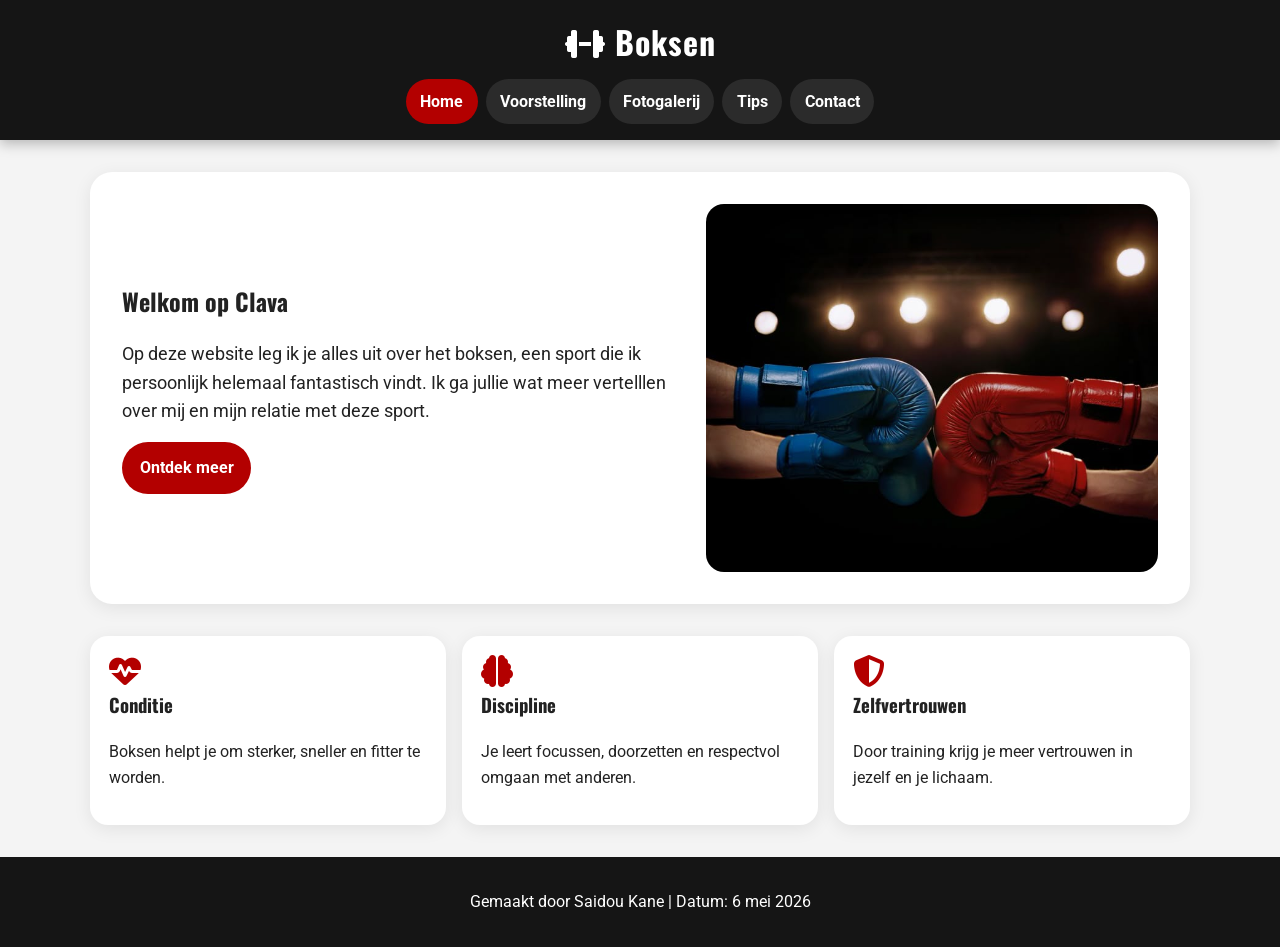
==== index.html @ 139f82fa "Add files via upload" ====
<!DOCTYPE html>
<html lang="nl">

<head>
  <meta charset="UTF-8">
  <meta name="viewport" content="width=device-width, initial-scale=1.0">
  <title>Home | Boksen</title>
  <link rel="preconnect" href="https://fonts.googleapis.com">
  <link rel="preconnect" href="https://fonts.gstatic.com" crossorigin>
  <link
    href="https://fonts.googleapis.com/css2?family=Oswald:wght@400;600;700&family=Roboto:wght@400;500;700&display=swap"
    rel="stylesheet">
  <link rel="stylesheet" href="https://cdnjs.cloudflare.com/ajax/libs/font-awesome/6.5.0/css/all.min.css">
  <link rel="stylesheet" href="css/style.css">
</head>

<body>
  <header class="site-header" id="top">
    <h1><i class="fa-solid fa-dumbbell"></i> Boksen</h1>
    <nav class="navbar" aria-label="Hoofdnavigatie">
      <a class="active" href="index.html">Home</a>
      <a href="voorstelling.html">Voorstelling</a>
      <a href="galerij.html">Fotogalerij</a>
      <a href="tips.html">Tips</a>
      <a href="contact.html">Contact</a>
    </nav>
  </header>

  <main class="page-content">
    <section class="hero">
      <article class="hero-text">
        <h2>Welkom op Clava</h2>
        <p>
          Op deze website leg ik je alles uit over het boksen, een sport die ik persoonlijk helemaal fantastisch vindt. Ik ga jullie wat meer vertelllen over mij en mijn relatie met deze sport.
        </p>
        <a class="button" href="voorstelling.html">Ontdek meer</a>
      </article>

      <picture>
        <source media="(max-width: 639px)" srcset="assets/images/gloves-touching.png">
        <source media="(min-width: 640px)" srcset="assets/images/gloves-touching.png">
        <img src="assets/images/gloves-touching.png" alt="Gloves touching before match">
      </picture>
    </section>

    <section class="cards">
      <article class="card">
        <i class="fa-solid fa-heart-pulse"></i>
        <h3>Conditie</h3>
        <p>Boksen helpt je om sterker, sneller en fitter te worden.</p>
      </article>
      <article class="card">
        <i class="fa-solid fa-brain"></i>
        <h3>Discipline</h3>
        <p>Je leert focussen, doorzetten en respectvol omgaan met anderen.</p>
      </article>
      <article class="card">
        <i class="fa-solid fa-shield-halved"></i>
        <h3>Zelfvertrouwen</h3>
        <p>Door training krijg je meer vertrouwen in jezelf en je lichaam.</p>
      </article>
    </section>
  </main>

  <footer class="site-footer">
    <p>Gemaakt door Saidou Kane | Datum: 6 mei 2026</p>
  </footer>
</body>

</html>
---- css/style.css ----
/* Algemene opmaak */
* {
  box-sizing: border-box;
}

html {
  scroll-behavior: smooth;
}

body {
  margin: 0;
  font-family: 'Roboto', Arial, sans-serif;
  background-color: #f4f4f4;
  color: #222;
  line-height: 1.6;
}

h1, h2, h3 {
  font-family: 'Oswald', Arial, sans-serif;
  margin-top: 0;
}

img {
  max-width: 100%;
  height: auto;
  display: block;
  border-radius: 18px;
}

/* Vaste hoofding en menu */
.site-header {
  position: sticky;
  top: 0;
  z-index: 1000;
  background: #151515;
  color: white;
  padding: 1rem;
  box-shadow: 0 4px 12px rgba(0, 0, 0, 0.25);
}

.site-header h1 {
  margin-bottom: 0.75rem;
  text-align: center;
  letter-spacing: 1px;
}

.navbar {
  display: flex;
  justify-content: center;
  flex-wrap: wrap;
  gap: 0.5rem;
}

.navbar a {
  color: white;
  text-decoration: none;
  background: #2b2b2b;
  padding: 0.6rem 0.9rem;
  border-radius: 999px;
  font-weight: 700;
}

.navbar a:hover,
.navbar a.active {
  background: #b30000;
}

/* Inhoud */
.page-content {
  width: min(1100px, 92%);
  margin: 2rem auto;
  min-height: 70vh;
}

.hero,
.two-column {
  display: grid;
  grid-template-columns: 1.1fr 0.9fr;
  align-items: center;
  gap: 2rem;
  background: white;
  padding: 2rem;
  border-radius: 22px;
  box-shadow: 0 4px 18px rgba(0, 0, 0, 0.08);
}

.hero-text p {
  font-size: 1.1rem;
}

.button,
button {
  display: inline-block;
  border: none;
  background: #b30000;
  color: white;
  padding: 0.8rem 1.1rem;
  border-radius: 999px;
  text-decoration: none;
  font-weight: 700;
  cursor: pointer;
}

.button:hover,
button:hover {
  background: #7d0000;
}

.cards {
  display: grid;
  grid-template-columns: repeat(3, 1fr);
  gap: 1rem;
  margin-top: 2rem;
}

.card,
.tip,
.contact-section,
.gallery figure {
  background: white;
  border-radius: 18px;
  padding: 1.2rem;
  box-shadow: 0 4px 18px rgba(0, 0, 0, 0.08);
}

.card i {
  color: #b30000;
  font-size: 2rem;
}

.tips-list {
  display: grid;
  gap: 1rem;
}

.tip h3 i {
  color: #b30000;
}

/* Galerij */
.gallery {
  display: grid;
  grid-template-columns: repeat(2, 1fr);
  gap: 1.2rem;
}

.gallery figcaption {
  margin-top: 0.5rem;
  font-weight: 700;
  text-align: center;
}

/* Formulier */
.contact-form {
  display: grid;
  gap: 0.9rem;
}

input,
select,
textarea {
  width: 100%;
  padding: 0.75rem;
  border: 2px solid #ddd;
  border-radius: 10px;
  font: inherit;
}

input:focus,
select:focus,
textarea:focus {
  outline: none;
  border-color: #b30000;
}

fieldset {
  border: 2px solid #ddd;
  border-radius: 12px;
  padding: 1rem;
}

fieldset label,
.privacy {
  display: block;
  margin: 0.4rem 0;
}

fieldset input,
.privacy input {
  width: auto;
  margin-right: 0.4rem;
}

.form-buttons {
  display: flex;
  gap: 0.8rem;
  flex-wrap: wrap;
}

/* Footer */
.site-footer {
  background: #151515;
  color: white;
  text-align: center;
  padding: 1rem;
  margin-top: 2rem;
}

/* Responsief: tablet en gsm */
@media (max-width: 800px) {
  .hero,
  .two-column,
  .cards,
  .gallery {
    grid-template-columns: 1fr;
  }

  .site-header h1 {
    font-size: 1.6rem;
  }
}

@media (max-width: 480px) {
  .navbar {
    flex-direction: column;
  }

  .navbar a {
    width: 100%;
    text-align: center;
  }

  .page-content {
    width: 94%;
    margin: 1rem auto;
  }

  .hero,
  .two-column,
  .card,
  .tip,
  .contact-section,
  .gallery figure {
    padding: 1rem;
  }
}
/* SLIDESHOW */

.slideshow-container {
  text-align: center;
}

.slideshow-container h2 {
  margin-bottom: 2rem;
}

.slideshow {
  position: relative;
  max-width: 800px;
  margin: auto;
  background: white;
  border-radius: 20px;
  overflow: hidden;
  box-shadow: 0 4px 18px rgba(0, 0, 0, 0.15);
}

.slide {
  display: none;
}

.slide.active {
  display: block;
}

.slide img {
  width: 100%;
  height: 500px;
  object-fit: cover;
}

/* PIJLTJES */

.prev,
.next {
  position: absolute;
  top: 50%;
  transform: translateY(-50%);
  background: rgba(0,0,0,0.6);
  color: white;
  border: none;
  font-size: 2rem;
  padding: 0.8rem 1rem;
  cursor: pointer;
  border-radius: 50%;
}

.prev {
  left: 15px;
}

.next {
  right: 15px;
}

.prev:hover,
.next:hover {
  background: #b30000;
}

/* RESPONSIVE */

@media (max-width: 768px) {

  .slide img {
    height: 300px;
  }

  .prev,
  .next {
    font-size: 1.5rem;
    padding: 0.6rem 0.8rem;
  }
}
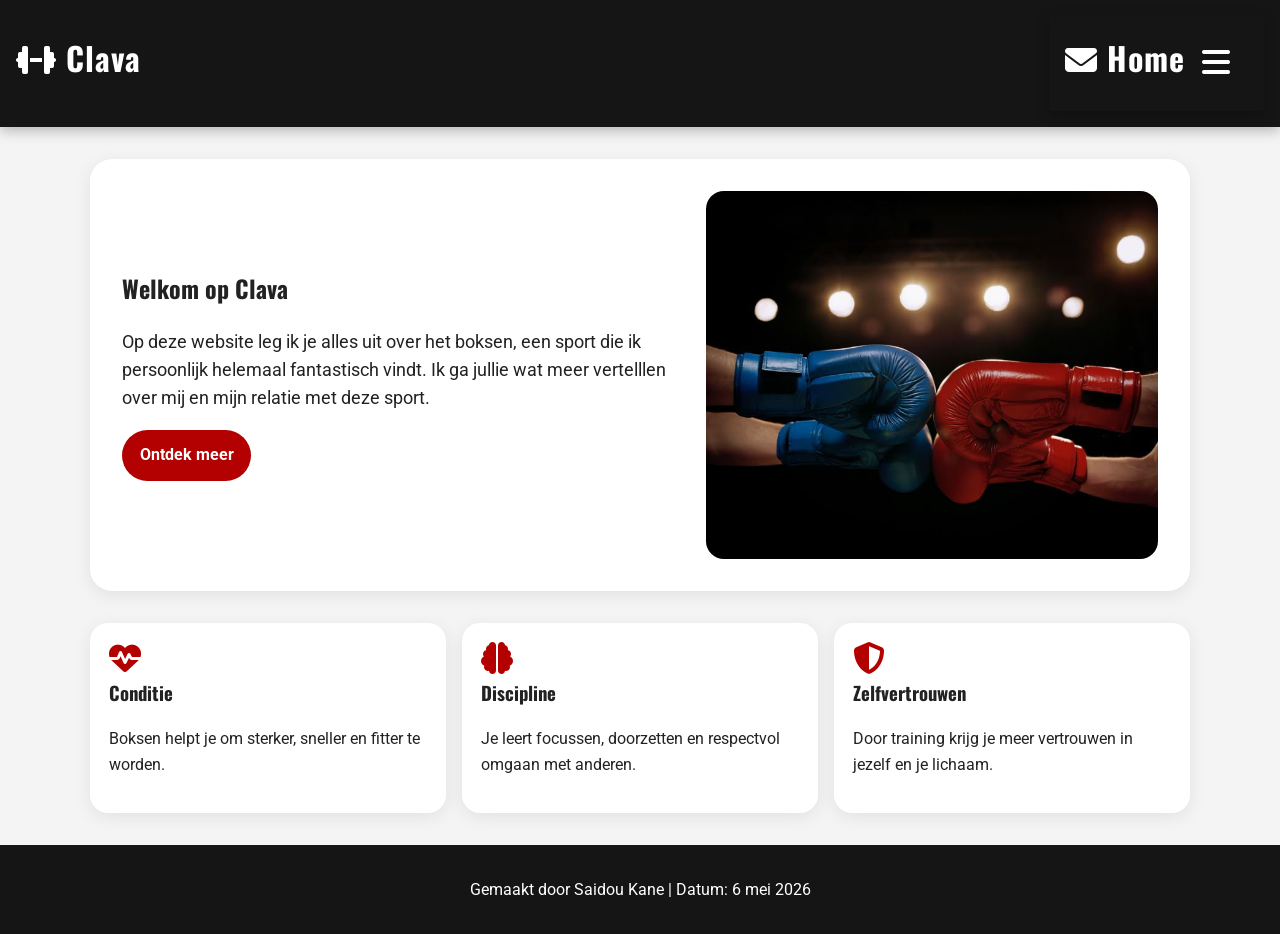
==== commit 22ee3db2: "menu venster update menu balk verplaatst naar venster" ====
--- a/index.html
+++ b/index.html
@@ -16,14 +16,33 @@
 
 <body>
   <header class="site-header" id="top">
-    <h1><i class="fa-solid fa-dumbbell"></i> Boksen</h1>
-    <nav class="navbar" aria-label="Hoofdnavigatie">
-      <a class="active" href="index.html">Home</a>
-      <a href="voorstelling.html">Voorstelling</a>
-      <a href="galerij.html">Fotogalerij</a>
-      <a href="tips.html">Tips</a>
-      <a href="contact.html">Contact</a>
-    </nav>
+    <h1><i class="fa-solid fa-dumbbell"></i> Clava </h1>
+    <header class="site-header">
+
+  <h1><i class="fa-solid fa-envelope"></i> Home</h1>
+
+  <!-- HAMBURGER KNOP -->
+  <button class="menu-toggle" onclick="openMenu()">
+    <i class="fa-solid fa-bars"></i>
+  </button>
+
+  <!-- MENU -->
+  <nav class="side-menu" id="sideMenu">
+
+    <!-- SLUITKNOP -->
+    <button class="close-btn" onclick="closeMenu()">
+      &times;
+    </button>
+
+    <a class="active" href="index.html">Home</a>
+    <a href="voorstelling.html">Voorstelling</a>
+    <a href="galerij.html">Fotogalerij</a>
+    <a href="tips.html">Tips</a>
+    <a href="contact.html">Contact</a>
+
+  </nav>
+
+</header>
   </header>
 
   <main class="page-content">
@@ -65,6 +84,17 @@
   <footer class="site-footer">
     <p>Gemaakt door Saidou Kane | Datum: 6 mei 2026</p>
   </footer>
+  <script>
+
+  function openMenu() {
+    document.getElementById("sideMenu").style.width = "280px";
+  }
+
+  function closeMenu() {
+    document.getElementById("sideMenu").style.width = "0";
+  }
+
+</script>
 </body>
 
 </html>
--- a/css/style.css
+++ b/css/style.css
@@ -321,3 +321,99 @@
     padding: 0.6rem 0.8rem;
   }
 }
+/* KLEURKIEZER */
+
+input[type="color"] {
+  width: 100%;
+  height: 60px;
+  padding: 5px;
+  border: 2px solid #ccc;
+  border-radius: 12px;
+  background: white;
+  cursor: pointer;
+  transition: 0.3s;
+}
+
+/* Zorgt dat de kleur de hele balk vult */
+input[type="color"]::-webkit-color-swatch-wrapper {
+  padding: 0;
+}
+
+input[type="color"]::-webkit-color-swatch {
+  border: none;
+  border-radius: 8px;
+}
+
+/* Hover effect zodat duidelijk is dat je moet klikken */
+input[type="color"]:hover {
+  border-color: #b30000;
+  box-shadow: 0 0 10px rgba(179, 0, 0, 0.3);
+}
+
+/* Tekst erboven */
+label[for="kleur"] {
+  font-weight: bold;
+}
+/* HAMBURGER KNOP */
+
+.menu-toggle {
+  background: none;
+  border: none;
+  color: white;
+  font-size: 2rem;
+  cursor: pointer;
+}
+
+/* ZIJMENU */
+
+.side-menu {
+  height: 100%;
+  width: 0;
+  position: fixed;
+  top: 0;
+  right: 0;
+  background: #151515;
+  overflow-x: hidden;
+  transition: 0.4s;
+  padding-top: 80px;
+  z-index: 2000;
+
+  display: flex;
+  flex-direction: column;
+}
+
+/* LINKS */
+
+.side-menu a {
+  color: white;
+  padding: 1rem 2rem;
+  text-decoration: none;
+  font-size: 1.2rem;
+  transition: 0.3s;
+}
+
+.side-menu a:hover,
+.side-menu a.active {
+  background: #b30000;
+}
+
+/* SLUITKNOP */
+
+.close-btn {
+  position: absolute;
+  top: 20px;
+  right: 25px;
+  background: none;
+  border: none;
+  color: white;
+  font-size: 2.5rem;
+  cursor: pointer;
+}
+
+/* HEADER */
+
+.site-header {
+  display: flex;
+  justify-content: space-between;
+  align-items: center;
+}
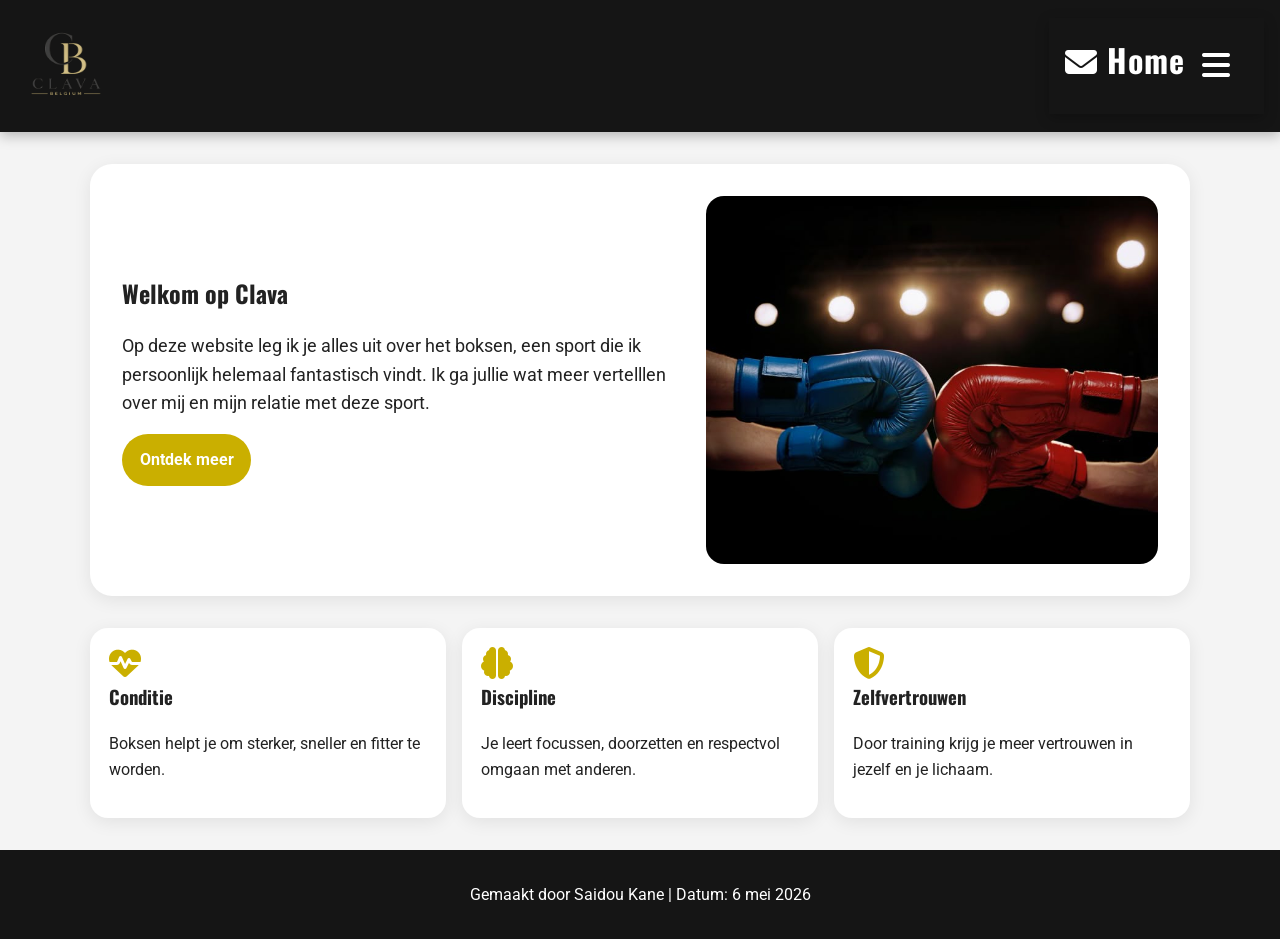
==== commit c11014d1: "color changes color changes and logo added to headerbar" ====
--- a/index.html
+++ b/index.html
@@ -16,7 +16,9 @@
 
 <body>
   <header class="site-header" id="top">
-    <h1><i class="fa-solid fa-dumbbell"></i> Clava </h1>
+    <div class="logo-container">
+      <img src="Clava_Logo_NoBackground.png" alt="Clava Logo" class="logo">
+    </div>
     <header class="site-header">
 
   <h1><i class="fa-solid fa-envelope"></i> Home</h1>
--- a/css/style.css
+++ b/css/style.css
@@ -62,7 +62,7 @@
 
 .navbar a:hover,
 .navbar a.active {
-  background: #b30000;
+  background: #caaf00;
 }
 
 /* Inhoud */
@@ -92,7 +92,7 @@
 button {
   display: inline-block;
   border: none;
-  background: #b30000;
+  background: #caaf00;
   color: white;
   padding: 0.8rem 1.1rem;
   border-radius: 999px;
@@ -103,7 +103,7 @@
 
 .button:hover,
 button:hover {
-  background: #7d0000;
+  background: #caaf00;
 }
 
 .cards {
@@ -124,7 +124,7 @@
 }
 
 .card i {
-  color: #b30000;
+  color: #caaf00;
   font-size: 2rem;
 }
 
@@ -134,7 +134,7 @@
 }
 
 .tip h3 i {
-  color: #b30000;
+  color: #caaf00;
 }
 
 /* Galerij */
@@ -170,7 +170,7 @@
 select:focus,
 textarea:focus {
   outline: none;
-  border-color: #b30000;
+  border-color: #caaf00;
 }
 
 fieldset {
@@ -304,7 +304,7 @@
 
 .prev:hover,
 .next:hover {
-  background: #b30000;
+  background: #caaf00;
 }
 
 /* RESPONSIVE */
@@ -346,8 +346,8 @@
 
 /* Hover effect zodat duidelijk is dat je moet klikken */
 input[type="color"]:hover {
-  border-color: #b30000;
-  box-shadow: 0 0 10px rgba(179, 0, 0, 0.3);
+  border-color: #caaf00;
+  box-shadow: 0 0 10px rgba(202, 175, 0, 0.3);
 }
 
 /* Tekst erboven */
@@ -394,7 +394,7 @@
 
 .side-menu a:hover,
 .side-menu a.active {
-  background: #b30000;
+  background: #caaf00;
 }
 
 /* SLUITKNOP */
@@ -416,4 +416,16 @@
   display: flex;
   justify-content: space-between;
   align-items: center;
+}
+/* LOGO in de header */
+
+.logo-container {
+  display: flex;
+  align-items: center;
+}
+
+.logo {
+  height: 100px;
+  width: auto;
+  object-fit: contain;
 }
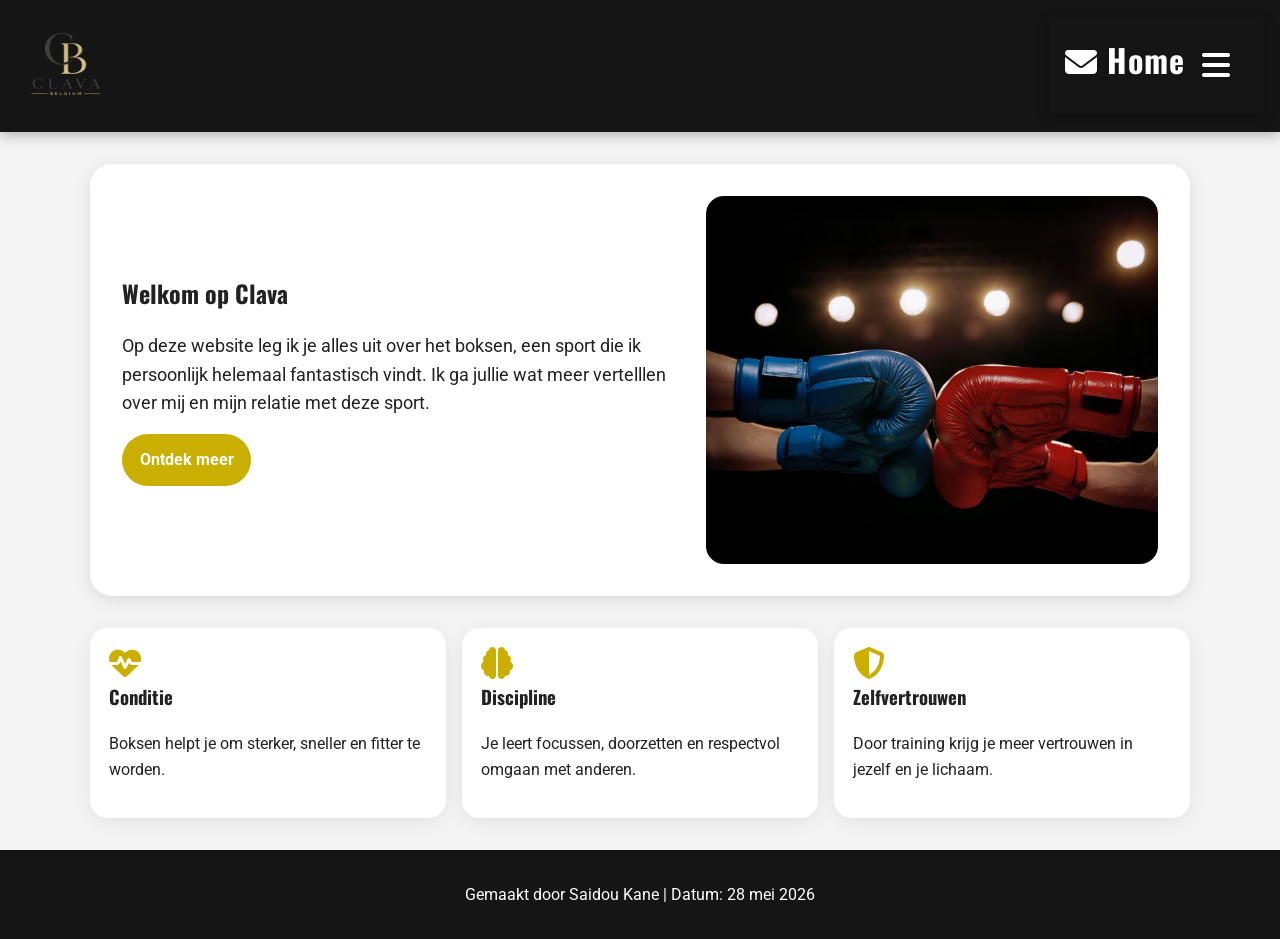
==== commit c3311414: "sii sii" ====
--- a/index.html
+++ b/index.html
@@ -84,7 +84,7 @@
   </main>
 
   <footer class="site-footer">
-    <p>Gemaakt door Saidou Kane | Datum: 6 mei 2026</p>
+    <p>Gemaakt door Saidou Kane | Datum: 28 mei 2026</p>
   </footer>
   <script>
 
--- a/css/style.css
+++ b/css/style.css
@@ -1,196 +1,183 @@
-/* Algemene opmaak */
+/* totale breedte opmaak van website, '*' betekent alle HTML elementen */
 * {
   box-sizing: border-box;
 }
-
+/* Zorgt voor vloeiende scroll bij klikken op ankerlinks */
 html {
   scroll-behavior: smooth;
 }
-
+/* Algemene opmaak */
 body {
-  margin: 0;
-  font-family: 'Roboto', Arial, sans-serif;
+  margin: 0; /*marge van rand website */
+  font-family: 'Roboto', Arial, sans-serif; 
   background-color: #f4f4f4;
   color: #222;
-  line-height: 1.6;
-}
-
+  line-height: 1.6; /*witruimte tussen regels */
+}
+/* past de 3 soorten titels aan */
 h1, h2, h3 {
   font-family: 'Oswald', Arial, sans-serif;
-  margin-top: 0;
-}
-
+  margin-top: 0; /* witruimte boven koppen */
+}
+/* past alle afbeeldingen aan zodat ze niet buiten hun container vallen en mooi schalen */
 img {
   max-width: 100%;
   height: auto;
   display: block;
   border-radius: 18px;
 }
-
-/* Vaste hoofding en menu */
+/* Vaste header en menu */
 .site-header {
   position: sticky;
   top: 0;
-  z-index: 1000;
+  z-index: 1000; /* bepaald welke elementen boven andere worden weergegeven, hoger getal = hoger in de stapel */
   background: #151515;
   color: white;
-  padding: 1rem;
-  box-shadow: 0 4px 12px rgba(0, 0, 0, 0.25);
-}
-
+  padding: 1rem; /* ruimte binnen de header */
+  box-shadow: 0 4px 12px rgba(0, 0, 0, 0.25); /* horizontale offset, verticale offset, blur radius, kleur */
+}
+/* Logo en titel in de header (TITEL NAAST HAMBURGER) */
 .site-header h1 {
-  margin-bottom: 0.75rem;
-  text-align: center;
-  letter-spacing: 1px;
-}
-
+  margin-bottom: 0.75rem; /* witruimte onder de titel */
+  text-align: center; /* centreert de titel horizontaal */
+  letter-spacing: 1px; /* vergroot de ruimte tussen letters voor een strakker uiterlijk */
+}
+/* word niet meer gebruikt*/ /*voor naviagtie menu in header*/
 .navbar {
   display: flex;
   justify-content: center;
   flex-wrap: wrap;
   gap: 0.5rem;
 }
-
+/* word niet meer gebruikt*/ /*voor naviagtie menu in header*/
 .navbar a {
   color: white;
-  text-decoration: none;
+  text-decoration: none; /* verwijdert de standaard onderstreping van links */
   background: #2b2b2b;
-  padding: 0.6rem 0.9rem;
-  border-radius: 999px;
-  font-weight: 700;
-}
-
+  padding: 0.6rem 0.9rem; /* verticale en horizontale padding */
+  border-radius: 999px; /* maakt de knoppen volledig rond */
+  font-weight: 700; /* dikte van de tekst */
+}
+/* kleur van knoppen in naviagtie menu in header bij hover en active */
 .navbar a:hover,
 .navbar a.active {
   background: #caaf00;
 }
 
-/* Inhoud */
+/* Inhoud */ /* zorgt dat de inhoud niet te breed wordt en mooi gecentreerd is */
+/* past alles binnen <main class="page-content"> aan */
 .page-content {
-  width: min(1100px, 92%);
-  margin: 2rem auto;
-  min-height: 70vh;
-}
-
+  width: min(1100px, 92%); /*Bepaalt hoe breed de inhoud van je website mag zijn.*/
+  margin: 2rem auto; /* ruimte rond de inhoud en centreert het horizontaal */
+  min-height: 70vh; /* zorgt dat inhoud minstenst 70% van schermhoogte inneemt*/
+}
+/*Dit is het grote blok op je HOME pagina en uitleg boksen op voorstellingspagina*/
 .hero,
 .two-column {
-  display: grid;
-  grid-template-columns: 1.1fr 0.9fr;
-  align-items: center;
-  gap: 2rem;
+  display: grid; /* maakt een grid layout mogelijk, waardoor je elementen netjes naast elkaar kunt plaatsen */
+  grid-template-columns: 1.1fr 0.9fr; /*breedte van kolommen (links tekst, rechts afbeelding) */
+  align-items: center; /* zorgt dat tekst en afbeelding verticaal gecentreerd (mooi uitgelijn) zijn */ 
+  gap: 2rem; /* ruimte tussen de twee kolommen */
   background: white;
-  padding: 2rem;
-  border-radius: 22px;
-  box-shadow: 0 4px 18px rgba(0, 0, 0, 0.08);
-}
-
+  padding: 2rem; /* ruimte binnen elke blok */
+  border-radius: 22px; /* maakt de hoeken van de blokken afgerond */
+  box-shadow: 0 4px 18px rgba(0, 0, 0, 0.107); /* schaduw rond kader (horizontale offset, verticale offset, blur radius, kleur) */
+}
+/* past de tekst in de grote blokken aan */
 .hero-text p {
-  font-size: 1.1rem;
-}
-
+  font-size: 1.1rem; /* vergroot de tekst voor betere leesbaarheid */
+}
+/* ontdek meer knop en contact pagina knoppen */
 .button,
 button {
-  display: inline-block;
-  border: none;
+  display: inline-block; /* zorgt dat de knoppen zich gedragen als blokken, maar nog steeds naast elkaar kunnen staan */
+  border: none; /* verwijdert de standaard rand van knoppen */
   background: #caaf00;
   color: white;
-  padding: 0.8rem 1.1rem;
-  border-radius: 999px;
+  padding: 0.8rem 1.1rem; /* ruimte rond het woord */
+  border-radius: 999px; /* maakt de knoppen volledig rond */
   text-decoration: none;
-  font-weight: 700;
-  cursor: pointer;
-}
-
+  font-weight: 700; 
+  cursor: pointer; /* verandert de cursor in een handje bij hoveren, geeft aan dat het klikbaar is */
+}
+/* knoppen ontdek meer en contact pagina knoppen bij hoveren */
 .button:hover,
 button:hover {
-  background: #caaf00;
-}
-
+  background: #caaf0053;
+}
+/* De drie blokken op de voorstellingspagina en tips pagina */
 .cards {
-  display: grid;
-  grid-template-columns: repeat(3, 1fr);
-  gap: 1rem;
-  margin-top: 2rem;
-}
-
+  display: grid; /* maakt een grid layout mogelijk, waardoor je elementen netjes naast elkaar kunt plaatsen */
+  grid-template-columns: repeat(3, 1fr); /* maakt 3 gelijke kolommen */
+  gap: 1rem; /* plaats tussen de 3 knopppen op home page*/
+  margin-top: 2rem; /* ruimte boven de blokken, scheidt ze van de tekst erboven */
+}
+/* 3 blokken op home page, tips pagina, contact pagina, galerij */
 .card,
 .tip,
 .contact-section,
 .gallery figure {
-  background: white;
-  border-radius: 18px;
-  padding: 1.2rem;
-  box-shadow: 0 4px 18px rgba(0, 0, 0, 0.08);
-}
-
+  background: white; 
+  border-radius: 18px; /* maakt de hoeken van de blokken rond */
+  padding: 1.2rem; /* ruimte binnen elke blok */
+  box-shadow: 0 4px 18px rgba(0, 0, 0, 0.08); /* schaduw rond kaders*/
+}
+/* kleine icoontjes in kaders*/
 .card i {
   color: #caaf00;
   font-size: 2rem;
 }
-
+/*
 .tips-list {
   display: grid;
   gap: 1rem;
 }
-
+/* kleine icoontjes in tips pagina */
 .tip h3 i {
   color: #caaf00;
 }
 
-/* Galerij */
-.gallery {
-  display: grid;
-  grid-template-columns: repeat(2, 1fr);
-  gap: 1.2rem;
-}
-
-.gallery figcaption {
-  margin-top: 0.5rem;
-  font-weight: 700;
-  text-align: center;
-}
-
 /* Formulier */
 .contact-form {
-  display: grid;
+  display: grid; /* zet alles mooi onder elkaar*/
   gap: 0.9rem;
 }
-
+/* velden in contact formulier*/
 input,
 select,
 textarea {
-  width: 100%;
-  padding: 0.75rem;
-  border: 2px solid #ddd;
-  border-radius: 10px;
+  width: 100%; 
+  padding: 0.75rem; /* ruimte binnen de invoervelden */
+  border: 2px solid #ddd; /* standaard randkleur van invoervelden */
+  border-radius: 10px; /* maakt de hoeken van de invoervelden rond */
   font: inherit;
 }
-
-input:focus,
+/* randkleur en schaduw bij focus op invoervelden */
+input:focus, /* zorgt dat bij klikken op invoervelden de randkleur verandert en er een lichte schaduw verschijnt*/
 select:focus,
 textarea:focus {
-  outline: none;
+  outline: none; 
   border-color: #caaf00;
 }
-
+/* voor de aanvinkboxen en privacyverklaring in contact formulier */
 fieldset {
   border: 2px solid #ddd;
   border-radius: 12px;
   padding: 1rem;
 }
-
+/* labels en privacyverklaring in contact formulier */
 fieldset label,
 .privacy {
   display: block;
   margin: 0.4rem 0;
 }
-
+/* invoervelden in aanvinkboxen en privacyverklaring */
 fieldset input,
 .privacy input {
   width: auto;
   margin-right: 0.4rem;
 }
-
+/* verzend en wissenknoppen in contact formulier */
 .form-buttons {
   display: flex;
   gap: 0.8rem;
@@ -246,15 +233,15 @@
 }
 /* SLIDESHOW */
 
-.slideshow-container {
+.slideshow-container { /*GSM en tablet*/
   text-align: center;
 }
 
-.slideshow-container h2 {
+.slideshow-container h2 {/*GSM en tablet*/
   margin-bottom: 2rem;
 }
 
-.slideshow {
+.slideshow {/*GSM en tablet*/
   position: relative;
   max-width: 800px;
   margin: auto;
@@ -264,25 +251,25 @@
   box-shadow: 0 4px 18px rgba(0, 0, 0, 0.15);
 }
 
-.slide {
+.slide {/*GSM en tablet*/
   display: none;
 }
 
-.slide.active {
+.slide.active {/*GSM en tablet*/
   display: block;
 }
 
-.slide img {
+.slide img {/*GSM en tablet*/
   width: 100%;
   height: 500px;
   object-fit: cover;
 }
 
 /* PIJLTJES */
-
+/* pijltjes in slideshow, positioneren en opmaak */
 .prev,
 .next {
-  position: absolute;
+  position: absolute; /* positioneren ten opzichte van de slideshow container */
   top: 50%;
   transform: translateY(-50%);
   background: rgba(0,0,0,0.6);
@@ -293,22 +280,22 @@
   cursor: pointer;
   border-radius: 50%;
 }
-
+/* positie pijlen*/
 .prev {
   left: 15px;
 }
-
+/* positie pijlen*/
 .next {
   right: 15px;
 }
-
+/* hover over de pijlen*/
 .prev:hover,
 .next:hover {
   background: #caaf00;
 }
 
 /* RESPONSIVE */
-
+/* past de slideshow en pijltjes aan voor kleinere schermen zoals tablets en gsm's */
 @media (max-width: 768px) {
 
   .slide img {
@@ -321,8 +308,7 @@
     padding: 0.6rem 0.8rem;
   }
 }
-/* KLEURKIEZER */
-
+/* KLEURKIEZER in contact formulier */
 input[type="color"] {
   width: 100%;
   height: 60px;
@@ -338,24 +324,21 @@
 input[type="color"]::-webkit-color-swatch-wrapper {
   padding: 0;
 }
-
 input[type="color"]::-webkit-color-swatch {
   border: none;
   border-radius: 8px;
 }
 
-/* Hover effect zodat duidelijk is dat je moet klikken */
+/* Hover effect zodat duidelijk is dat je moet klikken bij kleurkiezer */
 input[type="color"]:hover {
   border-color: #caaf00;
   box-shadow: 0 0 10px rgba(202, 175, 0, 0.3);
 }
-
-/* Tekst erboven */
+/* Tekst boven kleurkiezer */
 label[for="kleur"] {
   font-weight: bold;
 }
 /* HAMBURGER KNOP */
-
 .menu-toggle {
   background: none;
   border: none;
@@ -363,27 +346,23 @@
   font-size: 2rem;
   cursor: pointer;
 }
-
 /* ZIJMENU */
-
 .side-menu {
   height: 100%;
   width: 0;
   position: fixed;
-  top: 0;
-  right: 0;
+  top: 0;/* zorgt dat het zijmenu aan de bovenkant van het scherm begint */
+  right: 0;/* zorgt dat het zijmenu aan de rechterkant van het scherm verschijnt */
   background: #151515;
   overflow-x: hidden;
   transition: 0.4s;
   padding-top: 80px;
-  z-index: 2000;
-
+  z-index: 2000; /* zorgt dat het zijmenu boven de header en andere elementen komt te staan */
   display: flex;
-  flex-direction: column;
-}
-
-/* LINKS */
-
+  flex-direction: column;/* zorgt dat de links onder elkaar staan */
+}
+
+/* opmaak van de links (woorden) in het zijmenu */
 .side-menu a {
   color: white;
   padding: 1rem 2rem;
@@ -391,14 +370,14 @@
   font-size: 1.2rem;
   transition: 0.3s;
 }
-
+/* over over zijvenster menu*/
 .side-menu a:hover,
 .side-menu a.active {
   background: #caaf00;
 }
 
 /* SLUITKNOP */
-
+/* opmaak van de sluitknop in het zijmenu, positioneren en stijl */
 .close-btn {
   position: absolute;
   top: 20px;
@@ -411,19 +390,18 @@
 }
 
 /* HEADER */
-
+/* zorgt dat de header een flex container is, waardoor je de logo en titel netjes naast elkaar kunt plaatsen en uitlijnen */
 .site-header {
   display: flex;
-  justify-content: space-between;
+  justify-content: space-between; /* zorgt dat de logo en titel aan de uiteinden van de header worden geplaatst */
   align-items: center;
 }
 /* LOGO in de header */
-
 .logo-container {
   display: flex;
   align-items: center;
 }
-
+/* opmaak logo clava*/
 .logo {
   height: 100px;
   width: auto;
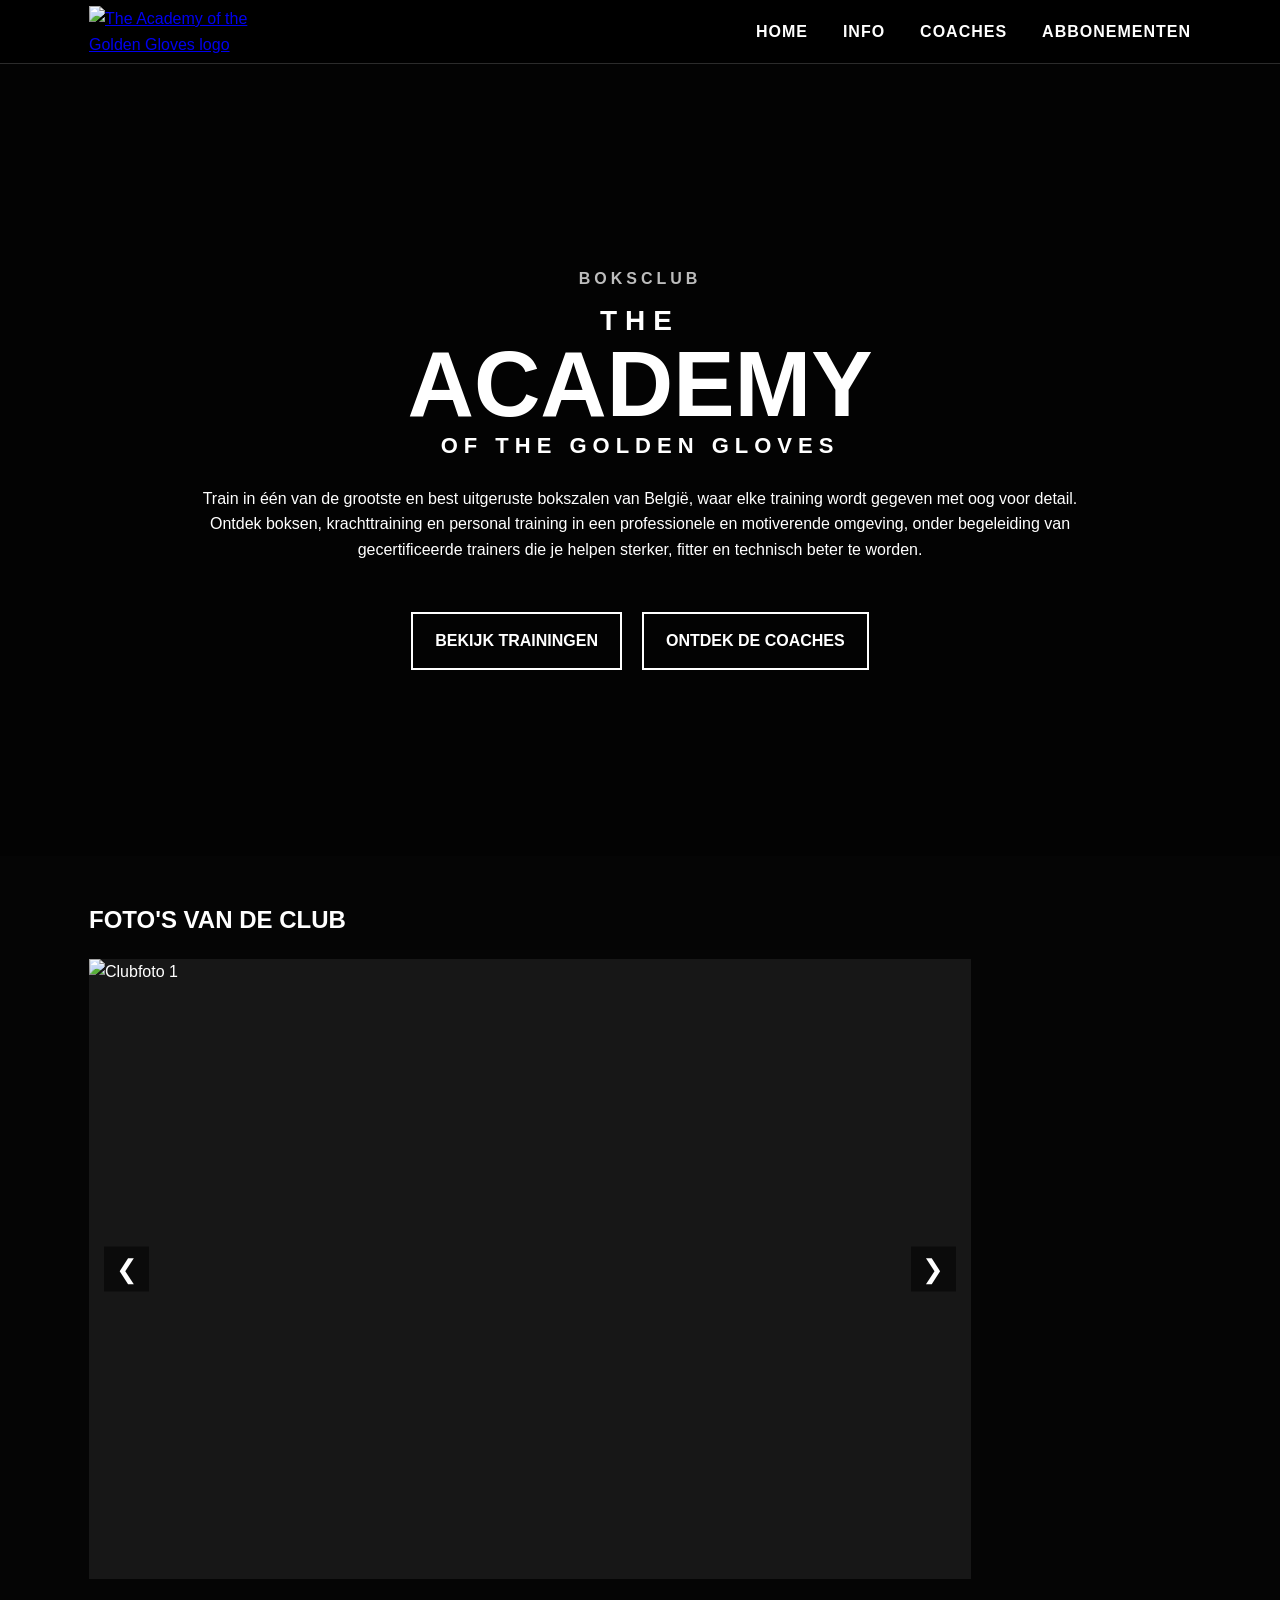
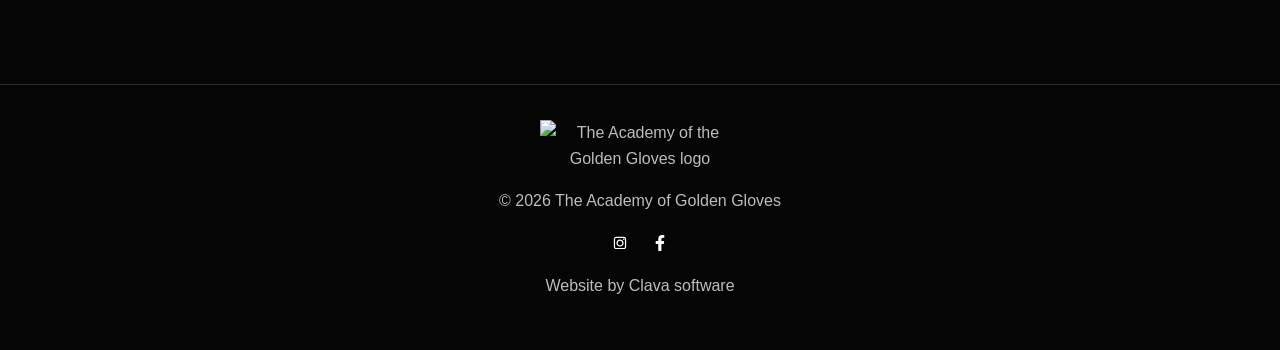
==== commit 97346969: "Create index.html" ====
--- a/index.html
+++ b/index.html
@@ -2,101 +2,153 @@
 <html lang="nl">
 
 <head>
-  <meta charset="UTF-8">
-  <meta name="viewport" content="width=device-width, initial-scale=1.0">
-  <title>Home | Boksen</title>
-  <link rel="preconnect" href="https://fonts.googleapis.com">
-  <link rel="preconnect" href="https://fonts.gstatic.com" crossorigin>
-  <link
-    href="https://fonts.googleapis.com/css2?family=Oswald:wght@400;600;700&family=Roboto:wght@400;500;700&display=swap"
-    rel="stylesheet">
-  <link rel="stylesheet" href="https://cdnjs.cloudflare.com/ajax/libs/font-awesome/6.5.0/css/all.min.css">
-  <link rel="stylesheet" href="css/style.css">
+  <meta charset="UTF-8" />
+  <meta name="viewport" content="width=device-width, initial-scale=1.0" />
+  <title>The Academy of the Golden Gloves</title>
+  <link rel="stylesheet" href="css/style.css" />
 </head>
 
 <body>
-  <header class="site-header" id="top">
-    <div class="logo-container">
-      <img src="Clava_Logo_NoBackground.png" alt="Clava Logo" class="logo">
-    </div>
-    <header class="site-header">
+  <header class="site-header">
+  <nav class="navbar">
 
-  <h1><i class="fa-solid fa-envelope"></i> Home</h1>
+    <a class="brand" href="index.html">
+      <img src="assets/images/TAG_Transparant_wit.png" alt="The Academy of the Golden Gloves logo">
+    </a>
 
-  <!-- HAMBURGER KNOP -->
-  <button class="menu-toggle" onclick="openMenu()">
-    <i class="fa-solid fa-bars"></i>
-  </button>
+    <ul class="nav-links">
+      <li><a href="index.html">HOME</a></li>
+      <li><a href="info.html">INFO</a></li>
+      <li><a href="trainers.html">COACHES</a></li>
+      <li><a href="abbonementen.html">ABBONEMENTEN</a></li>
 
-  <!-- MENU -->
-  <nav class="side-menu" id="sideMenu">
-
-    <!-- SLUITKNOP -->
-    <button class="close-btn" onclick="closeMenu()">
-      &times;
-    </button>
-
-    <a class="active" href="index.html">Home</a>
-    <a href="voorstelling.html">Voorstelling</a>
-    <a href="galerij.html">Fotogalerij</a>
-    <a href="tips.html">Tips</a>
-    <a href="contact.html">Contact</a>
+      
+    </ul>
 
   </nav>
+</header>
 
-</header>
-  </header>
+  <main>
+    <section class="hero hero-centered">
+      <div class="hero-text">
+        <p class="eyebrow">Boksclub</p>
+        <h1 class="hero-logo-text">
+          <span class="small-top">THE</span>
+          <span class="small-center">ACADEMY</span>
+          <span class="small-bottom">OF THE GOLDEN GLOVES</span>
+        </h1>
+        <!-- INPUT: Vervang deze introductietekst door je eigen tekst. -->
+        <p>
+          Train in één van de grootste en best uitgeruste bokszalen van België, waar elke training wordt gegeven met oog
+          voor detail.
+          Ontdek boksen, krachttraining en personal training in een professionele en motiverende omgeving,
+          onder begeleiding van gecertificeerde trainers die je helpen sterker, fitter en technisch beter te worden.
+        </p>
+        <div class="hero-buttons">
 
-  <main class="page-content">
-    <section class="hero">
-      <article class="hero-text">
-        <h2>Welkom op Clava</h2>
-        <p>
-          Op deze website leg ik je alles uit over het boksen, een sport die ik persoonlijk helemaal fantastisch vindt. Ik ga jullie wat meer vertelllen over mij en mijn relatie met deze sport.
-        </p>
-        <a class="button" href="voorstelling.html">Ontdek meer</a>
-      </article>
+          <a class="button" href="info.html">
+            Bekijk trainingen
+          </a>
 
-      <picture>
-        <source media="(max-width: 639px)" srcset="assets/images/gloves-touching.png">
-        <source media="(min-width: 640px)" srcset="assets/images/gloves-touching.png">
-        <img src="assets/images/gloves-touching.png" alt="Gloves touching before match">
-      </picture>
+          <a class="button secondary-btn" href="trainers.html">
+            Ontdek de coaches
+          </a>
+
+        </div>
     </section>
 
-    <section class="cards">
-      <article class="card">
-        <i class="fa-solid fa-heart-pulse"></i>
-        <h3>Conditie</h3>
-        <p>Boksen helpt je om sterker, sneller en fitter te worden.</p>
-      </article>
-      <article class="card">
-        <i class="fa-solid fa-brain"></i>
-        <h3>Discipline</h3>
-        <p>Je leert focussen, doorzetten en respectvol omgaan met anderen.</p>
-      </article>
-      <article class="card">
-        <i class="fa-solid fa-shield-halved"></i>
-        <h3>Zelfvertrouwen</h3>
-        <p>Door training krijg je meer vertrouwen in jezelf en je lichaam.</p>
-      </article>
+    <section class="section">
+      <h2>Foto's van de club</h2>
+      <div class="slideshow">
+
+        <button class="slide-btn prev" onclick="changeSlide(-1)">❮</button>
+        <button class="slide-btn next" onclick="changeSlide(1)">❯</button>
+
+        <img class="slide" src="assets/images/club-photo-1.avif" alt="Clubfoto 1">
+        <img class="slide" src="assets/images/AK47_champ.jpeg" alt="Clubfoto 2">
+        <img class="slide" src="assets/images/Green_hill_academy.jpeg" alt="Clubfoto 3">
+        <img class="slide" src="assets/images/Lee_GBG.jpeg" alt="Clubfoto 4">
+        <img class="slide" src="assets/images/Winnaar.jpeg" alt="Clubfoto 5">
+        <img class="slide" src="assets/images/Blessing_liege.jpeg" alt="Clubfoto 6">
+        <img class="slide" src="assets/images/Champions_Pic.jpeg" alt="Clubfoto 7">
+        <img class="slide" src="assets/images/Blessing_VBL.jpeg" alt="Clubfoto 8">
+        <img class="slide" src="assets/images/Kenny_grizzly.jpeg" alt="Clubfoto 9">
+        <img class="slide" src="assets/images/Equipment_greenHill.jpeg" alt="Clubfoto 10">
+        <img class="slide" src="assets/images/blessing_green_hill_training.jpeg" alt="Clubfoto 11">
+        <img class="slide" src="assets/images/Academy_kids.jpeg" alt="Clubfoto 12">
+        <img class="slide" src="assets/images/elite_boxing.jpeg" alt="Clubfoto 13">
+        <img class="slide" src="assets/images/Fundamentals.jpeg" alt="Clubfoto 14">
+        <img class="slide" src="assets/images/Prof_boxing.jpeg" alt="Clubfoto 15">
+        <img class="slide" src="assets/images/Crossfit_training.jpg" alt="Clubfoto 16">
+        <img class="slide" src="assets/images/greenhill_gloves.jpeg" alt="Clubfoto 17">
+        <img class="slide" src="assets/images/Green_hill_ak47.jpeg" alt="Clubfoto 18">
+        <img class="slide" src="assets/images/GreenHill_blessing_training.JPG" alt="Clubfoto 19">
+        <img class="slide" src="assets/images/GreenHill_Senne.JPG" alt="Clubfoto 20">
+        <img class="slide" src="assets/images/GreenHill_ak47_2.JPG" alt="Clubfoto 21">
+
+      </div>
+
+      <script>
+        let slideIndex = 0;
+        const slides = document.querySelectorAll(".slide");
+
+        function showSlide(index) {
+
+          slides.forEach(slide => {
+            slide.classList.remove("active");
+          });
+
+          if (index >= slides.length) {
+            slideIndex = 0;
+          }
+
+          if (index < 0) {
+            slideIndex = slides.length - 1;
+          }
+
+          slides[slideIndex].classList.add("active");
+        }
+
+        function changeSlide(direction) {
+          slideIndex += direction;
+          showSlide(slideIndex);
+        }
+
+        setInterval(() => {
+          slideIndex++;
+          showSlide(slideIndex);
+        }, 5000);
+
+        showSlide(slideIndex);
+      </script>
+      </div>
     </section>
   </main>
 
-  <footer class="site-footer">
-    <p>Gemaakt door Saidou Kane | Datum: 28 mei 2026</p>
+  <footer class="footer">
+    <img src="assets/images/TAG_Transparant_wit.png" alt="The Academy of the Golden Gloves logo">
+    <p>© 2026 The Academy of Golden Gloves</p>
+    <div class="social-icons">
+      <!-- INSTAGRAM -->
+      <a href="https://www.instagram.com/theacademyghent/" target="_blank" aria-label="Instagram">
+        <svg xmlns="http://www.w3.org/2000/svg" viewBox="0 0 448 512">
+          <path
+            d="M224.1 141c-63.6 0-114.9 51.3-114.9 114.9S160.5 370.8 224.1 370.8 339 319.5 339 255.9 287.7 141 224.1 141zm0 189.6c-41.2 0-74.7-33.5-74.7-74.7s33.5-74.7 74.7-74.7 74.7 33.5 74.7 74.7-33.5 74.7-74.7 74.7zm146.4-194.3c0 14.9-12 26.9-26.9 26.9-14.9 0-26.9-12-26.9-26.9 0-14.9 12-26.9 26.9-26.9 14.9 0 26.9 12 26.9 26.9zM398.8 80c-14.1-14.1-33.1-22-53.1-22H102.3c-20 0-39 7.9-53.1 22C35.1 94.1 27.2 113.1 27.2 133.1v243.4c0 20 7.9 39 22 53.1 14.1 14.1 33.1 22 53.1 22h243.4c20 0 39-7.9 53.1-22 14.1-14.1 22-33.1 22-53.1V133.1c0-20-7.9-39-22-53.1zM382.6 376.5c0 10.7-4.2 20.8-11.8 28.4-7.6 7.6-17.7 11.8-28.4 11.8H105.6c-10.7 0-20.8-4.2-28.4-11.8-7.6-7.6-11.8-17.7-11.8-28.4V135.5c0-10.7 4.2-20.8 11.8-28.4 7.6-7.6 17.7-11.8 28.4-11.8h236.8c10.7 0 20.8 4.2 28.4 11.8 7.6 7.6 11.8 17.7 11.8 28.4v241z" />
+        </svg>
+      </a>
+
+      <!-- FACEBOOK -->
+      <a href="https://www.facebook.com/THEACADEMYGHENT/?locale=nl_BE" target="_blank" aria-label="Facebook">
+        <svg xmlns="http://www.w3.org/2000/svg" viewBox="0 0 320 512">
+          <path
+            d="M279.14 288l14.22-92.66h-88.91V135.1c0-25.35 12.42-50.06 52.24-50.06H297V6.26S260.43 0 225.36 0c-73.22 0-121.08 44.38-121.08 124.72v70.62H22.89V288h81.39v224h100.17V288z" />
+        </svg>
+      </a>
+    </div>
+    <p>Website by Clava software</p>
+    <!-- INPUT: Pas hier eventueel je adres, telefoonnummer, e-mail of social media aan. -->
   </footer>
-  <script>
-
-  function openMenu() {
-    document.getElementById("sideMenu").style.width = "280px";
-  }
-
-  function closeMenu() {
-    document.getElementById("sideMenu").style.width = "0";
-  }
-
-</script>
+  
 </body>
 
-</html>
+</html>
--- a/css/style.css
+++ b/css/style.css
@@ -1,409 +1,1108 @@
-/* totale breedte opmaak van website, '*' betekent alle HTML elementen */
+:root {
+  --black: #050505;
+  --dark: #111111;
+  --white: #ffffff;
+  --grey: #bdbdbd;
+  --line: #2b2b2b;
+}
+
 * {
   box-sizing: border-box;
 }
-/* Zorgt voor vloeiende scroll bij klikken op ankerlinks */
-html {
-  scroll-behavior: smooth;
-}
-/* Algemene opmaak */
+
 body {
-  margin: 0; /*marge van rand website */
-  font-family: 'Roboto', Arial, sans-serif; 
-  background-color: #f4f4f4;
-  color: #222;
-  line-height: 1.6; /*witruimte tussen regels */
-}
-/* past de 3 soorten titels aan */
-h1, h2, h3 {
-  font-family: 'Oswald', Arial, sans-serif;
-  margin-top: 0; /* witruimte boven koppen */
-}
-/* past alle afbeeldingen aan zodat ze niet buiten hun container vallen en mooi schalen */
+  margin: 0;
+  font-family: Arial, Helvetica, sans-serif;
+  background: var(--black);
+  color: var(--white);
+  line-height: 1.6;
+}
+
 img {
   max-width: 100%;
-  height: auto;
   display: block;
-  border-radius: 18px;
-}
-/* Vaste header en menu */
+}
+
 .site-header {
+  background: #000;
+  border-bottom: 1px solid var(--line);
   position: sticky;
   top: 0;
-  z-index: 1000; /* bepaald welke elementen boven andere worden weergegeven, hoger getal = hoger in de stapel */
-  background: #151515;
-  color: white;
-  padding: 1rem; /* ruimte binnen de header */
-  box-shadow: 0 4px 12px rgba(0, 0, 0, 0.25); /* horizontale offset, verticale offset, blur radius, kleur */
-}
-/* Logo en titel in de header (TITEL NAAST HAMBURGER) */
-.site-header h1 {
-  margin-bottom: 0.75rem; /* witruimte onder de titel */
-  text-align: center; /* centreert de titel horizontaal */
-  letter-spacing: 1px; /* vergroot de ruimte tussen letters voor een strakker uiterlijk */
-}
-/* word niet meer gebruikt*/ /*voor naviagtie menu in header*/
+  z-index: 10;
+}
+
 .navbar {
+  max-width: 1150px;
+  margin: 0 auto;
+  padding: 6px 24px;
+  display: flex;
+  justify-content: space-between;
+  align-items: center;
+  gap: 24px;
+}
+
+.brand img {
+  width: 170px;
+}
+
+.nav-links {
+  list-style: none;
+  display: flex;
+  gap: 35px;
+  margin: 0;
+  padding: 0;
+  flex-wrap: wrap;
+}
+
+.nav-links a {
+  color: var(--white);
+  text-decoration: none;
+  font-weight: 700;
+  text-transform: uppercase;
+  letter-spacing: 1px;
+}
+
+.nav-links a:hover {
+  color: var(--grey);
+}
+
+.hero.hero-centered {
+    position: relative;
+
+    min-height: 88vh;
+
+    display: flex;
+    align-items: center;
+    justify-content: center;
+
+    text-align: center;
+
+    padding: 120px 20px;
+
+    overflow: hidden;
+
+    background:
+        linear-gradient(
+            rgba(0,0,0,0.45),
+            rgba(0,0,0,0.45)
+        ),
+        url("../assets/images/home-hero.jpg");
+
+    background-size: cover;
+    background-position: center;
+    background-repeat: no-repeat;
+}
+
+.eyebrow {
+  text-transform: uppercase;
+  letter-spacing: 4px;
+  color: var(--grey);
+  font-weight: 700;
+}
+
+h1 {
+  font-size: clamp(42px, 7vw, 76px);
+  line-height: 1;
+  margin: 0 0 20px;
+  text-transform: uppercase;
+}
+
+h2 {
+  margin-top: 0;
+  text-transform: uppercase;
+}
+
+.button {
+  display: inline-block;
+  margin-top: 20px;
+  padding: 14px 22px;
+ background: transparent;
+color: white;
+border: 2px solid white;
+  text-decoration: none;
+  font-weight: 800;
+  text-transform: uppercase;
+}
+.button:hover {
+    background: white;
+    color: black;
+}
+
+.hero-image,
+.photo-box,
+.trainer-photo,
+.sponsor-logo {
+  min-height: 260px;
+  background: #171717;
   display: flex;
   justify-content: center;
-  flex-wrap: wrap;
-  gap: 0.5rem;
-}
-/* word niet meer gebruikt*/ /*voor naviagtie menu in header*/
-.navbar a {
-  color: white;
-  text-decoration: none; /* verwijdert de standaard onderstreping van links */
-  background: #2b2b2b;
-  padding: 0.6rem 0.9rem; /* verticale en horizontale padding */
-  border-radius: 999px; /* maakt de knoppen volledig rond */
-  font-weight: 700; /* dikte van de tekst */
-}
-/* kleur van knoppen in naviagtie menu in header bij hover en active */
-.navbar a:hover,
-.navbar a.active {
-  background: #caaf00;
-}
-
-/* Inhoud */ /* zorgt dat de inhoud niet te breed wordt en mooi gecentreerd is */
-/* past alles binnen <main class="page-content"> aan */
-.page-content {
-  width: min(1100px, 92%); /*Bepaalt hoe breed de inhoud van je website mag zijn.*/
-  margin: 2rem auto; /* ruimte rond de inhoud en centreert het horizontaal */
-  min-height: 70vh; /* zorgt dat inhoud minstenst 70% van schermhoogte inneemt*/
-}
-/*Dit is het grote blok op je HOME pagina en uitleg boksen op voorstellingspagina*/
-.hero,
-.two-column {
-  display: grid; /* maakt een grid layout mogelijk, waardoor je elementen netjes naast elkaar kunt plaatsen */
-  grid-template-columns: 1.1fr 0.9fr; /*breedte van kolommen (links tekst, rechts afbeelding) */
-  align-items: center; /* zorgt dat tekst en afbeelding verticaal gecentreerd (mooi uitgelijn) zijn */ 
-  gap: 2rem; /* ruimte tussen de twee kolommen */
-  background: white;
-  padding: 2rem; /* ruimte binnen elke blok */
-  border-radius: 22px; /* maakt de hoeken van de blokken afgerond */
-  box-shadow: 0 4px 18px rgba(0, 0, 0, 0.107); /* schaduw rond kader (horizontale offset, verticale offset, blur radius, kleur) */
-}
-/* past de tekst in de grote blokken aan */
-.hero-text p {
-  font-size: 1.1rem; /* vergroot de tekst voor betere leesbaarheid */
-}
-/* ontdek meer knop en contact pagina knoppen */
-.button,
-button {
-  display: inline-block; /* zorgt dat de knoppen zich gedragen als blokken, maar nog steeds naast elkaar kunnen staan */
-  border: none; /* verwijdert de standaard rand van knoppen */
-  background: #caaf00;
-  color: white;
-  padding: 0.8rem 1.1rem; /* ruimte rond het woord */
-  border-radius: 999px; /* maakt de knoppen volledig rond */
-  text-decoration: none;
-  font-weight: 700; 
-  cursor: pointer; /* verandert de cursor in een handje bij hoveren, geeft aan dat het klikbaar is */
-}
-/* knoppen ontdek meer en contact pagina knoppen bij hoveren */
-.button:hover,
-button:hover {
-  background: #caaf0053;
-}
-/* De drie blokken op de voorstellingspagina en tips pagina */
+  align-items: center;
+  color: #aaa;
+  text-align: center;
+  font-weight: 800;
+  overflow: hidden;
+}
+
+.hero-image img,
+.photo-box img {
+  width: 100%;
+  height: 100%;
+  object-fit: cover;
+}
+
+.section {
+  max-width: 1150px;
+  margin: 0 auto;
+  padding: 45px 24px;
+}
+
+.page-title {
+  max-width: 1150px;
+  margin: 0 auto;
+  padding: 70px 24px 30px;
+  border-bottom: 1px solid var(--line);
+}
+
+.cards,
+.trainer-grid,
+.sponsor-grid,
+.photo-grid,
+.two-columns {
+  display: grid;
+  gap: 22px;
+}
+
 .cards {
-  display: grid; /* maakt een grid layout mogelijk, waardoor je elementen netjes naast elkaar kunt plaatsen */
-  grid-template-columns: repeat(3, 1fr); /* maakt 3 gelijke kolommen */
-  gap: 1rem; /* plaats tussen de 3 knopppen op home page*/
-  margin-top: 2rem; /* ruimte boven de blokken, scheidt ze van de tekst erboven */
-}
-/* 3 blokken op home page, tips pagina, contact pagina, galerij */
+  grid-template-columns: repeat(3, 1fr);
+}
+
 .card,
-.tip,
-.contact-section,
-.gallery figure {
-  background: white; 
-  border-radius: 18px; /* maakt de hoeken van de blokken rond */
-  padding: 1.2rem; /* ruimte binnen elke blok */
-  box-shadow: 0 4px 18px rgba(0, 0, 0, 0.08); /* schaduw rond kaders*/
-}
-/* kleine icoontjes in kaders*/
-.card i {
-  color: #caaf00;
-  font-size: 2rem;
-}
-/*
-.tips-list {
-  display: grid;
-  gap: 1rem;
-}
-/* kleine icoontjes in tips pagina */
-.tip h3 i {
-  color: #caaf00;
-}
-
-/* Formulier */
-.contact-form {
-  display: grid; /* zet alles mooi onder elkaar*/
-  gap: 0.9rem;
-}
-/* velden in contact formulier*/
-input,
-select,
-textarea {
-  width: 100%; 
-  padding: 0.75rem; /* ruimte binnen de invoervelden */
-  border: 2px solid #ddd; /* standaard randkleur van invoervelden */
-  border-radius: 10px; /* maakt de hoeken van de invoervelden rond */
-  font: inherit;
-}
-/* randkleur en schaduw bij focus op invoervelden */
-input:focus, /* zorgt dat bij klikken op invoervelden de randkleur verandert en er een lichte schaduw verschijnt*/
-select:focus,
-textarea:focus {
-  outline: none; 
-  border-color: #caaf00;
-}
-/* voor de aanvinkboxen en privacyverklaring in contact formulier */
-fieldset {
-  border: 2px solid #ddd;
-  border-radius: 12px;
-  padding: 1rem;
-}
-/* labels en privacyverklaring in contact formulier */
-fieldset label,
-.privacy {
-  display: block;
-  margin: 0.4rem 0;
-}
-/* invoervelden in aanvinkboxen en privacyverklaring */
-fieldset input,
-.privacy input {
-  width: auto;
-  margin-right: 0.4rem;
-}
-/* verzend en wissenknoppen in contact formulier */
-.form-buttons {
+.panel,
+.trainer-card,
+.sponsor-card {
+  background: var(--dark);
+  border: 1px solid var(--line);
+  padding: 24px;
+}
+
+.card {
+  min-height: 120px;
   display: flex;
-  gap: 0.8rem;
-  flex-wrap: wrap;
-}
-
-/* Footer */
-.site-footer {
-  background: #151515;
-  color: white;
+  align-items: center;
+  font-weight: 900;
+  text-transform: uppercase;
+}
+
+.two-columns {
+  grid-template-columns: 1fr 1.4fr;
+}
+
+.info-list {
+  padding-left: 20px;
+}
+
+table {
+  width: 100%;
+  border-collapse: collapse;
+}
+
+th,
+td {
+  border: 1px solid var(--line);
+  padding: 12px;
+  text-align: left;
+}
+
+th {
+  background: #000;
+}
+
+.trainer-grid,
+.sponsor-grid {
+  grid-template-columns: repeat(2, 1fr);
+}
+
+.photo-grid {
+  grid-template-columns: repeat(3, 1fr);
+}
+
+.photo-grid.large {
+  grid-template-columns: repeat(4, 1fr);
+}
+
+.trainer-card h2,
+.sponsor-card h2 {
+  margin-top: 18px;
+}
+
+.footer {
+  margin-top: 60px;
+  padding: 35px 24px;
+  border-top: 1px solid var(--line);
   text-align: center;
-  padding: 1rem;
-  margin-top: 2rem;
-}
-
-/* Responsief: tablet en gsm */
-@media (max-width: 800px) {
+  color: var(--grey);
+}
+
+.footer img {
+  width: 200px;
+  margin: 0 auto 15px;
+}
+
+/* INPUT HULP:
+   Wil je een foto toevoegen?
+   1. Zet je foto in de map assets/images/
+   2. Vervang bijvoorbeeld:
+      <div class="photo-box"><span>INPUT FOTO</span></div>
+      door:
+      <div class="photo-box"><img src="assets/images/jouw-foto.jpg" alt="Beschrijving"></div>
+*/
+
+@media (max-width: 850px) {
+
   .hero,
-  .two-column,
+  .two-columns,
   .cards,
-  .gallery {
+  .trainer-grid,
+  .sponsor-grid,
+  .photo-grid,
+  .photo-grid.large {
     grid-template-columns: 1fr;
   }
 
-  .site-header h1 {
-    font-size: 1.6rem;
-  }
-}
-
-@media (max-width: 480px) {
   .navbar {
     flex-direction: column;
   }
 
-  .navbar a {
-    width: 100%;
-    text-align: center;
-  }
-
-  .page-content {
-    width: 94%;
-    margin: 1rem auto;
-  }
-
-  .hero,
-  .two-column,
-  .card,
-  .tip,
-  .contact-section,
-  .gallery figure {
-    padding: 1rem;
-  }
-}
-/* SLIDESHOW */
-
-.slideshow-container { /*GSM en tablet*/
+  .nav-links {
+    justify-content: center;
+  }
+}
+
+
+/* Aanpassingen */
+.hero-centered {
+  grid-template-columns: 1fr;
+  min-height: 70vh;
   text-align: center;
-}
-
-.slideshow-container h2 {/*GSM en tablet*/
-  margin-bottom: 2rem;
-}
-
-.slideshow {/*GSM en tablet*/
+  display: flex;
+  justify-content: center;
+  align-items: center;
+}
+
+.hero-centered .hero-text {
+  max-width: 900px;
+  margin: 0 auto;
+}
+
+.hero-centered h1 {
+  font-size: clamp(48px, 8vw, 92px);
+}
+
+.offer-card {
+  display: block;
+  min-height: auto;
+  border-radius: 24px;
+  overflow: hidden;
+}
+
+.offer-photo {
+  height: 180px;
+  background: #171717;
+  display: flex;
+  align-items: center;
+  justify-content: center;
+  color: #aaa;
+  margin-bottom: 18px;
+}
+
+.offer-photo img {
+  width: 100%;
+  height: 100%;
+  object-fit: cover;
+}
+
+.offer-card h3 {
+  margin: 0;
+  text-transform: uppercase;
+}
+
+.slideshow {
   position: relative;
-  max-width: 800px;
-  margin: auto;
-  background: white;
-  border-radius: 20px;
+  width: 80%;
+  height: 620px;
+  background: #171717;
   overflow: hidden;
-  box-shadow: 0 4px 18px rgba(0, 0, 0, 0.15);
-}
-
-.slide {/*GSM en tablet*/
-  display: none;
-}
-
-.slide.active {/*GSM en tablet*/
-  display: block;
-}
-
-.slide img {/*GSM en tablet*/
+}
+
+.slideshow .slide {
+  position: absolute;
+  inset: 0;
   width: 100%;
-  height: 500px;
+  height: 100%;
   object-fit: cover;
-}
-
-/* PIJLTJES */
-/* pijltjes in slideshow, positioneren en opmaak */
-.prev,
-.next {
-  position: absolute; /* positioneren ten opzichte van de slideshow container */
+  opacity: 0;
+  animation: slideshow 75s infinite;
+}
+
+.slideshow .slide:nth-child(1) {
+  animation-delay: 0s;
+  opacity: 1;
+}
+
+.slideshow .slide:nth-child(2) {
+  animation-delay: 5s;
+}
+
+.slideshow .slide:nth-child(3) {
+  animation-delay: 10s;
+}
+
+.slideshow .slide:nth-child(4) {
+  animation-delay: 15s;
+}
+
+.slideshow .slide:nth-child(5) {
+  animation-delay: 20s;
+}
+
+.slideshow .slide:nth-child(6) {
+  animation-delay: 25s;
+}
+
+.slideshow .slide:nth-child(7) {
+  animation-delay: 30s;
+}
+
+.slideshow .slide:nth-child(8) {
+  animation-delay: 35s;
+}
+
+.slideshow .slide:nth-child(9) {
+  animation-delay: 40s;
+}
+
+.slideshow .slide:nth-child(10) {
+  animation-delay: 45s;
+}
+
+.slideshow .slide:nth-child(11) {
+  animation-delay: 50s;
+}
+
+.slideshow .slide:nth-child(12) {
+  animation-delay: 55s;
+}
+
+.slideshow .slide:nth-child(13) {
+  animation-delay: 60s;
+}
+
+.slideshow .slide:nth-child(14) {
+  animation-delay: 65s;
+}
+
+.slideshow .slide:nth-child(15) {
+  animation-delay: 70s;
+}
+
+@keyframes slideshow {
+  0% {
+    opacity: 0;
+  }
+
+  2% {
+    opacity: 1;
+  }
+
+  6% {
+    opacity: 1;
+  }
+
+  8% {
+    opacity: 0;
+  }
+
+  100% {
+    opacity: 0;
+  }
+}
+
+@media (max-width: 850px) {
+  .slideshow {
+    height: 360px;
+  }
+}
+
+.social-icons {
+  margin-top: 12px;
+  display: flex;
+  justify-content: center;
+  gap: 12px;
+}
+
+.social-icons a {
+  width: 28px;
+  height: 28px;
+  display: flex;
+  align-items: center;
+  justify-content: center;
+  transition: 0.3s ease;
+}
+
+.social-icons svg {
+  width: 16px;
+  height: 16px;
+  fill: white;
+  transition: 0.3s ease;
+}
+
+.social-icons a:hover svg {
+  opacity: 0.7;
+}
+
+.panel a {
+  color: white;
+  text-decoration: none;
+}
+
+.panel a:hover {
+  opacity: 0.7;
+}
+
+
+@media (max-width: 768px) {
+
+  .hero-centered h1 {
+    font-size: 42px;
+  }
+
+  .hero-text p {
+    font-size: 15px;
+    padding: 0 10px;
+  }
+
+  .nav-links {
+    gap: 18px;
+    font-size: 12px;
+  }
+
+  .cards,
+  .trainer-grid,
+  .sponsor-grid {
+    grid-template-columns: 1fr;
+  }
+
+  .offer-photo {
+    height: 220px;
+  }
+
+  .slideshow {
+    height: 260px;
+  }
+
+  .section {
+    padding: 30px 18px;
+  }
+}
+
+.slide {
+  position: absolute;
+  inset: 0;
+  width: 100%;
+  height: 100%;
+  object-fit: cover;
+  opacity: 0;
+  transition: opacity 0.5s ease;
+}
+
+.slide.active {
+  opacity: 1;
+}
+
+.slide-btn {
+  position: absolute;
   top: 50%;
   transform: translateY(-50%);
-  background: rgba(0,0,0,0.6);
+  z-index: 5;
+
+  background: rgba(0, 0, 0, 0.5);
+  border: none;
   color: white;
-  border: none;
-  font-size: 2rem;
-  padding: 0.8rem 1rem;
+
+  width: 45px;
+  height: 45px;
+
   cursor: pointer;
-  border-radius: 50%;
-}
-/* positie pijlen*/
+  font-size: 26px;
+
+  transition: 0.3s;
+}
+
+.slide-btn:hover {
+  background: rgba(255, 255, 255, 0.2);
+}
+
 .prev {
   left: 15px;
 }
-/* positie pijlen*/
+
 .next {
   right: 15px;
 }
-/* hover over de pijlen*/
-.prev:hover,
-.next:hover {
-  background: #caaf00;
-}
-
-/* RESPONSIVE */
-/* past de slideshow en pijltjes aan voor kleinere schermen zoals tablets en gsm's */
-@media (max-width: 768px) {
-
-  .slide img {
-    height: 300px;
-  }
-
-  .prev,
-  .next {
-    font-size: 1.5rem;
-    padding: 0.6rem 0.8rem;
-  }
-}
-/* KLEURKIEZER in contact formulier */
-input[type="color"] {
-  width: 100%;
-  height: 60px;
-  padding: 5px;
-  border: 2px solid #ccc;
-  border-radius: 12px;
+
+.clubplanner-btn {
+  display: inline-block;
+  margin-top: 20px;
+  padding: 14px 26px;
+
   background: white;
-  cursor: pointer;
-  transition: 0.3s;
-}
-
-/* Zorgt dat de kleur de hele balk vult */
-input[type="color"]::-webkit-color-swatch-wrapper {
-  padding: 0;
-}
-input[type="color"]::-webkit-color-swatch {
-  border: none;
-  border-radius: 8px;
-}
-
-/* Hover effect zodat duidelijk is dat je moet klikken bij kleurkiezer */
-input[type="color"]:hover {
-  border-color: #caaf00;
-  box-shadow: 0 0 10px rgba(202, 175, 0, 0.3);
-}
-/* Tekst boven kleurkiezer */
-label[for="kleur"] {
-  font-weight: bold;
-}
-/* HAMBURGER KNOP */
-.menu-toggle {
-  background: none;
-  border: none;
+  color: black;
+
+  text-decoration: none;
+  text-transform: uppercase;
+  font-weight: 800;
+  letter-spacing: 1px;
+
+  transition: 0.3s ease;
+}
+
+.clubplanner-btn:hover {
+  background: #cfcfcf;
+}
+
+.hero-logo-text {
+  display: flex;
+  flex-direction: column;
+  align-items: center;
+  line-height: 0.9;
+  margin-bottom: 30px;
+}
+
+.small-top {
+  font-size: 28px;
+  letter-spacing: 8px;
+  font-weight: 700;
+  margin-bottom: 10px;
+}
+
+.big-center {
+  font-size: clamp(90px, 11vw, 180px);
+  font-weight: 900;
+  letter-spacing: 6px;
+}
+
+.small-bottom {
+  font-size: 22px;
+  letter-spacing: 6px;
+  font-weight: 700;
+  margin-top: 10px;
+}
+
+.hero-buttons {
+  display: flex;
+  justify-content: center;
+  gap: 20px;
+  flex-wrap: wrap;
+  margin-top: 30px;
+}
+
+.secondary-btn {
+  background: transparent;
+  border: 2px solid white;
   color: white;
-  font-size: 2rem;
-  cursor: pointer;
-}
-/* ZIJMENU */
-.side-menu {
-  height: 100%;
-  width: 0;
-  position: fixed;
-  top: 0;/* zorgt dat het zijmenu aan de bovenkant van het scherm begint */
-  right: 0;/* zorgt dat het zijmenu aan de rechterkant van het scherm verschijnt */
-  background: #151515;
-  overflow-x: hidden;
-  transition: 0.4s;
-  padding-top: 80px;
-  z-index: 2000; /* zorgt dat het zijmenu boven de header en andere elementen komt te staan */
-  display: flex;
-  flex-direction: column;/* zorgt dat de links onder elkaar staan */
-}
-
-/* opmaak van de links (woorden) in het zijmenu */
-.side-menu a {
-  color: white;
-  padding: 1rem 2rem;
-  text-decoration: none;
-  font-size: 1.2rem;
-  transition: 0.3s;
-}
-/* over over zijvenster menu*/
-.side-menu a:hover,
-.side-menu a.active {
-  background: #caaf00;
-}
-
-/* SLUITKNOP */
-/* opmaak van de sluitknop in het zijmenu, positioneren en stijl */
-.close-btn {
-  position: absolute;
-  top: 20px;
-  right: 25px;
-  background: none;
-  border: none;
-  color: white;
-  font-size: 2.5rem;
-  cursor: pointer;
-}
-
-/* HEADER */
-/* zorgt dat de header een flex container is, waardoor je de logo en titel netjes naast elkaar kunt plaatsen en uitlijnen */
-.site-header {
-  display: flex;
-  justify-content: space-between; /* zorgt dat de logo en titel aan de uiteinden van de header worden geplaatst */
-  align-items: center;
-}
-/* LOGO in de header */
-.logo-container {
-  display: flex;
-  align-items: center;
-}
-/* opmaak logo clava*/
-.logo {
-  height: 100px;
-  width: auto;
-  object-fit: contain;
+}
+
+.secondary-btn:hover {
+  background: white;
+  color: black;
+}
+.subscriptions-title {
+    text-align: center;
+}
+
+.subscription-grid {
+    display: grid;
+    grid-template-columns: repeat(3, 1fr);
+    gap: 28px;
+}
+
+.subscription-grid.one-card {
+    grid-template-columns: 1fr;
+    max-width: 520px;
+    margin: 0 auto;
+}
+
+.subscription-card {
+    background: #151515;
+    border: 1px solid #2b2b2b;
+    border-radius: 22px;
+    padding: 34px;
+    min-height: 430px;
+    display: flex;
+    flex-direction: column;
+    justify-content: space-between;
+}
+
+.subscription-card h3 {
+    text-transform: uppercase;
+    font-size: 20px;
+    margin-bottom: 25px;
+}
+
+.price {
+    font-size: 64px;
+    font-weight: 900;
+    margin-bottom: 25px;
+}
+
+.price span {
+    font-size: 16px;
+    font-weight: 700;
+}
+
+.subscription-card ul {
+    list-style: none;
+    padding: 0;
+    margin: 0 0 35px;
+}
+
+.subscription-card li {
+    margin-bottom: 16px;
+    font-weight: 700;
+}
+
+.subscription-card li::before {
+    content: "✓";
+    display: inline-flex;
+    align-items: center;
+    justify-content: center;
+    width: 22px;
+    height: 22px;
+    margin-right: 12px;
+    border-radius: 50%;
+    background: #2c2c2c;
+    color: white;
+    font-size: 13px;
+}
+
+.letsgo-btn {
+    display: inline-block;
+    width: fit-content;
+    padding: 13px 22px;
+    background: white;
+    color: black;
+    text-decoration: none;
+    font-weight: 900;
+    text-transform: uppercase;
+    border-radius: 6px;
+    transition: 0.3s ease;
+}
+
+.letsgo-btn:hover {
+    opacity: 0.75;
+}
+
+.highlight-card {
+    border: 2px solid white;
+}
+
+@media (max-width: 900px) {
+    .subscription-grid {
+        grid-template-columns: 1fr;
+    }
+
+    .subscription-card {
+        min-height: auto;
+    }
+
+    .price {
+        font-size: 48px;
+    }
+}
+.subscription-card {
+    opacity: 0;
+    transform: translateY(80px);
+    animation: slideUp 0.8s ease forwards;
+}
+
+/* kleine vertraging tussen cards */
+.subscription-card:nth-child(1) {
+    animation-delay: 0.1s;
+}
+
+.subscription-card:nth-child(2) {
+    animation-delay: 0.3s;
+}
+
+.subscription-card:nth-child(3) {
+    animation-delay: 0.5s;
+}
+
+@keyframes slideUp {
+
+    from {
+        opacity: 0;
+        transform: translateY(80px);
+    }
+
+    to {
+        opacity: 1;
+        transform: translateY(0);
+    }
+}
+/* Witte achtergrond enkel abonnementenpagina */
+
+.subscriptions-title,
+.subscription-grid,
+.subscription-card,
+.subscription-grid.one-card,
+.abonnement-page {
+    color: black;
+}
+
+.abonnement-page {
+    background: white;
+}
+
+.abonnement-page .section,
+.abonnement-page .page-title {
+    background: white;
+}
+
+.abonnement-page h1,
+.abonnement-page h2 {
+    color: black;
+}
+.subscription-card h3,
+.subscription-card p,
+.subscription-card li,
+.subscription-card .price,
+.subscription-card .price span {
+    color: white;
+}
+/* PROFESSIONELE COACHES PAGINA */
+
+.coaches-hero {
+    text-align: center;
+    padding: 90px 20px 50px;
+}
+
+.coaches-hero h1 {
+    font-size: clamp(60px, 10vw, 120px);
+    line-height: 0.9;
+    margin-bottom: 25px;
+}
+
+.coaches-hero p {
+    font-size: 20px;
+    color: #bdbdbd;
+}
+
+.coaches-section {
+    display: flex;
+    flex-direction: column;
+    gap: 55px;
+}
+
+.coach-card-pro {
+    display: grid;
+    grid-template-columns: 1fr 1fr;
+    background: #111;
+    border: 1px solid #2b2b2b;
+    min-height: 480px;
+    border-radius: 28px;
+    overflow: hidden;
+}
+
+.coach-card-pro.reverse .coach-image {
+    order: 2;
+}
+
+.coach-card-pro.reverse .coach-content {
+    order: 1;
+}
+
+.coach-image {
+    min-height: 480px;
+    background: #171717;
+}
+
+.coach-image img {
+    width: 100%;
+    height: 100%;
+    object-fit: cover;
+}
+
+.coach-content {
+    padding: 65px;
+    display: flex;
+    flex-direction: column;
+    justify-content: center;
+}
+
+.coach-label {
+    text-transform: uppercase;
+    letter-spacing: 4px;
+    color: #bdbdbd;
+    font-weight: 800;
+    margin-bottom: 12px;
+}
+
+.coach-content h2 {
+    font-size: clamp(38px, 5vw, 42px);
+    margin-bottom: 5px;
+}
+
+.coach-content p {
+    font-size: 18px;
+    color: #d0d0d0;
+}
+
+.coach-socials {
+    display: flex;
+    gap: 16px;
+    margin-top: 28px;
+}
+
+.coach-socials a {
+    display: flex;
+    align-items: center;
+    justify-content: center;
+}
+
+.coach-socials svg {
+    width: 32px;
+    height: 32px;
+    fill: white;
+    transition: 0.3s ease;
+}
+
+.coach-socials svg:hover {
+    opacity: 0.7;
+    transform: scale(1.08);
+}
+
+@media (max-width: 850px) {
+    .coach-card-pro,
+    .coach-card-pro.reverse {
+        grid-template-columns: 1fr;
+    }
+
+    .coach-card-pro.reverse .coach-image,
+    .coach-card-pro.reverse .coach-content {
+        order: initial;
+    }
+
+    .coach-content {
+        padding: 35px;
+    }
+
+    .coach-image {
+        min-height: 360px;
+    }
+}
+.abonnement-footer .social-icons svg {
+    fill: black;
+}
+
+.abonnement-footer .social-icons a:hover svg {
+    opacity: 0.7;
+}
+.hero-text {
+    position: relative;
+    z-index: 2;
+}.offer-card-link {
+    text-decoration: none;
+    color: inherit;
+    display: block;
+}
+
+.offer-card-link .offer-card {
+    transition: 0.3s ease;
+}
+
+.offer-card-link:hover .offer-card {
+    transform: translateY(-8px);
+}
+.training-hero {
+    position: relative;
+    height: 70vh;
+    overflow: hidden;
+}
+
+.training-hero img {
+    width: 100%;
+    height: 100%;
+    object-fit: cover;
+}
+
+.training-overlay {
+    position: absolute;
+    inset: 0;
+    background: rgba(0,0,0,0.65);
+    display: flex;
+    align-items: center;
+    justify-content: center;
+    text-align: center;
+}
+
+.training-overlay h1 {
+    color: white;
+    font-size: clamp(48px, 9vw, 100px);
+    text-transform: uppercase;
+}
+
+.training-info {
+    max-width: 900px;
+}
+
+.training-info p,
+.training-info li {
+    font-size: 18px;
+    color: #d0d0d0;
+}
+
+.training-info ul {
+    margin-bottom: 35px;
+}
+
+.training-btn {
+    margin-top: 20px;
+}
+.training-page .navbar,
+.training-page .site-header .navbar {
+    padding: 8px 24px;
+}
+
+.training-page .brand img {
+    width: 90px;
+}
+
+.training-page .nav-links {
+    gap: 40px;
+}
+.training-buttons {
+    display: flex;
+    gap: 24px;
+    align-items: center;
+    margin-top: 45px;
+    flex-wrap: wrap;
+}
+
+.back-btn {
+    display: inline-flex;
+    align-items: center;
+
+    color: white;
+    text-decoration: none;
+
+    font-weight: 800;
+    text-transform: uppercase;
+    letter-spacing: 1px;
+
+    transition: 0.3s ease;
+}
+
+.back-btn:hover {
+    opacity: 0.7;
+    transform: translateX(-4px);
+}.training-buttons {
+    display: flex;
+    gap: 24px;
+    align-items: center;
+    margin-top: 45px;
+    flex-wrap: wrap;
+}
+
+.back-btn {
+    display: inline-flex;
+    align-items: center;
+
+    color: white;
+    text-decoration: none;
+
+    font-weight: 800;
+    text-transform: uppercase;
+    letter-spacing: 1px;
+
+    transition: 0.3s ease;
+}
+
+.back-btn:hover {
+    opacity: 0.7;
+    transform: translateX(-4px);
+}.training-info-section {
+    background: white;
+    padding: 90px 0;
+}
+
+.training-info {
+    color: black;
+}
+
+.training-info h2 {
+    color: black;
+}
+
+.training-info p,
+.training-info li {
+    color: #333;
+}
+
+/* KNOPPEN OMGEKEERD */
+
+.training-btn {
+    background: black;
+    color: white;
+    border: 2px solid black;
+}
+
+.training-btn:hover {
+    background: white;
+    color: black;
+}
+
+.back-btn {
+    color: black;
+}
+
+.back-btn:hover {
+    opacity: 0.7;
+}
+.contact-section a {
+    color: white;
+    text-decoration: none;
+}.training-hero {
+    position: relative;
+    height: 65vh;
+    overflow: hidden;
+}
+
+.training-hero img {
+    width: 100%;
+    height: 100%;
+    object-fit: cover;
+}
+
+.training-overlay {
+    position: absolute;
+    inset: 0;
+
+    background: rgba(0,0,0,0.55);
+
+    display: flex;
+    justify-content: center;
+    align-items: center;
+
+    text-align: center;
+}
+
+.training-overlay h1 {
+    color: white;
+
+    font-size: clamp(50px, 8vw, 120px);
+
+    text-transform: uppercase;
+
+    letter-spacing: 3px;
 }
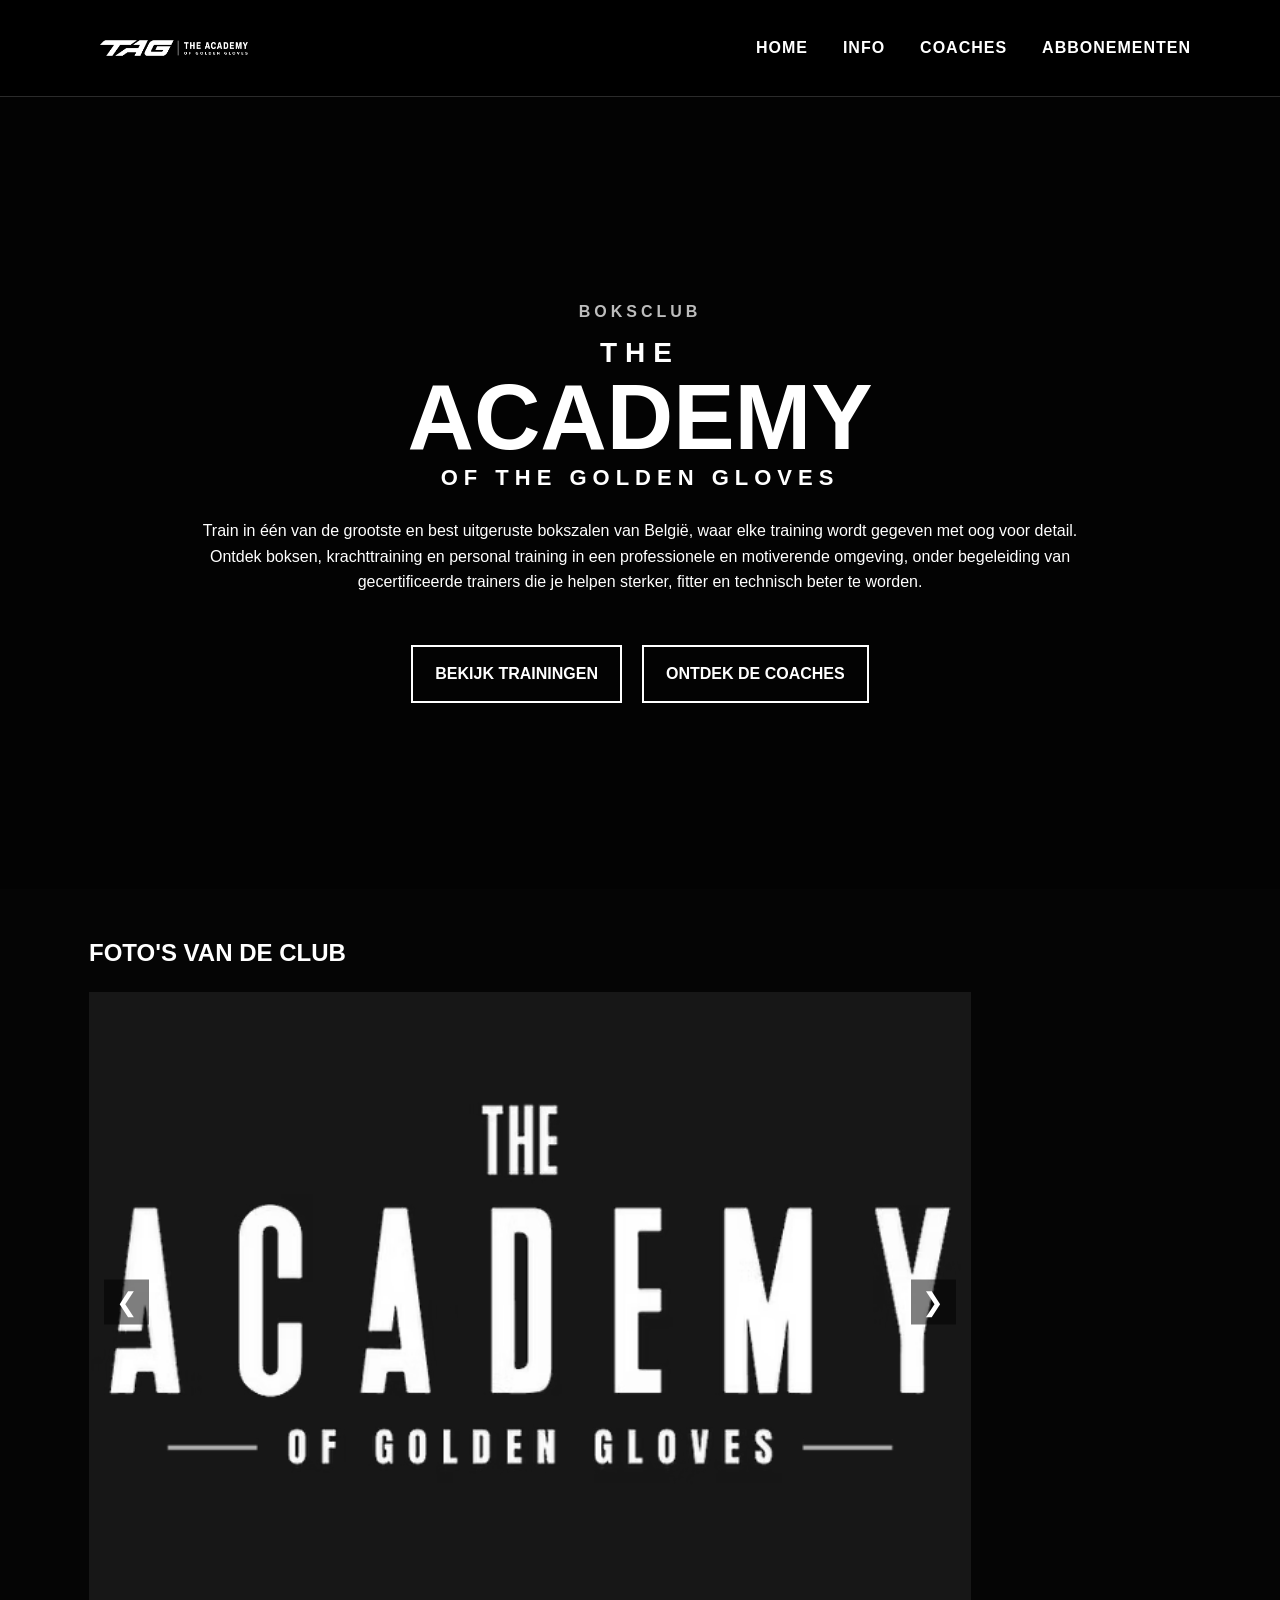
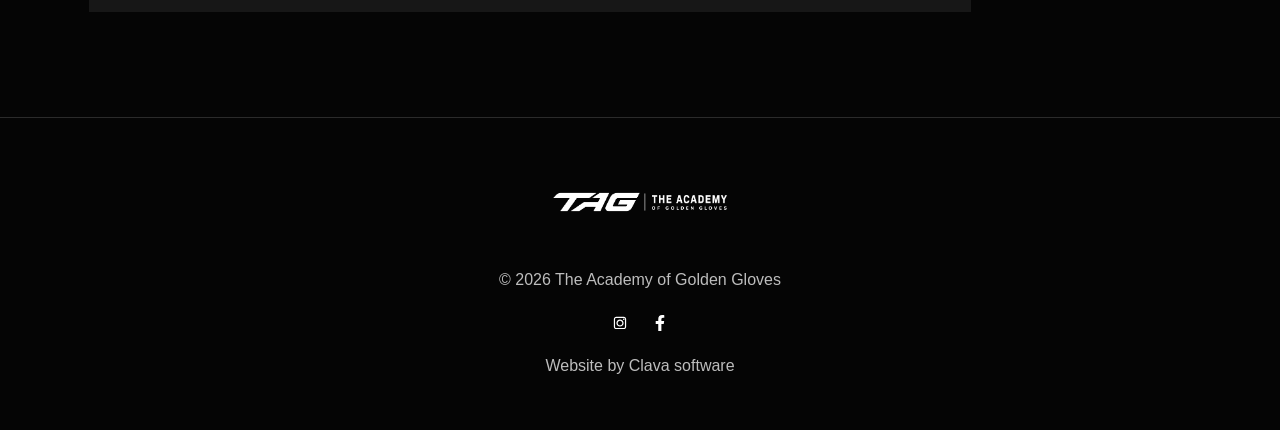
==== commit 1c0fa5c8: "assets update" ====
--- a/index.html
+++ b/index.html
@@ -4,7 +4,7 @@
 <head>
   <meta charset="UTF-8" />
   <meta name="viewport" content="width=device-width, initial-scale=1.0" />
-  <title>The Academy of the Golden Gloves</title>
+  <title>The Academy of Golden Gloves</title>
   <link rel="stylesheet" href="css/style.css" />
 </head>
 
@@ -13,7 +13,7 @@
   <nav class="navbar">
 
     <a class="brand" href="index.html">
-      <img src="assets/images/TAG_Transparant_wit.png" alt="The Academy of the Golden Gloves logo">
+      <img src="assets\assets/images/TAG_Transparant_wit.png" alt="The Academy of the Golden Gloves logo">
     </a>
 
     <ul class="nav-links">
@@ -64,27 +64,27 @@
         <button class="slide-btn prev" onclick="changeSlide(-1)">❮</button>
         <button class="slide-btn next" onclick="changeSlide(1)">❯</button>
 
-        <img class="slide" src="assets/images/club-photo-1.avif" alt="Clubfoto 1">
-        <img class="slide" src="assets/images/AK47_champ.jpeg" alt="Clubfoto 2">
-        <img class="slide" src="assets/images/Green_hill_academy.jpeg" alt="Clubfoto 3">
-        <img class="slide" src="assets/images/Lee_GBG.jpeg" alt="Clubfoto 4">
-        <img class="slide" src="assets/images/Winnaar.jpeg" alt="Clubfoto 5">
-        <img class="slide" src="assets/images/Blessing_liege.jpeg" alt="Clubfoto 6">
-        <img class="slide" src="assets/images/Champions_Pic.jpeg" alt="Clubfoto 7">
-        <img class="slide" src="assets/images/Blessing_VBL.jpeg" alt="Clubfoto 8">
-        <img class="slide" src="assets/images/Kenny_grizzly.jpeg" alt="Clubfoto 9">
-        <img class="slide" src="assets/images/Equipment_greenHill.jpeg" alt="Clubfoto 10">
-        <img class="slide" src="assets/images/blessing_green_hill_training.jpeg" alt="Clubfoto 11">
-        <img class="slide" src="assets/images/Academy_kids.jpeg" alt="Clubfoto 12">
-        <img class="slide" src="assets/images/elite_boxing.jpeg" alt="Clubfoto 13">
-        <img class="slide" src="assets/images/Fundamentals.jpeg" alt="Clubfoto 14">
-        <img class="slide" src="assets/images/Prof_boxing.jpeg" alt="Clubfoto 15">
-        <img class="slide" src="assets/images/Crossfit_training.jpg" alt="Clubfoto 16">
-        <img class="slide" src="assets/images/greenhill_gloves.jpeg" alt="Clubfoto 17">
-        <img class="slide" src="assets/images/Green_hill_ak47.jpeg" alt="Clubfoto 18">
-        <img class="slide" src="assets/images/GreenHill_blessing_training.JPG" alt="Clubfoto 19">
-        <img class="slide" src="assets/images/GreenHill_Senne.JPG" alt="Clubfoto 20">
-        <img class="slide" src="assets/images/GreenHill_ak47_2.JPG" alt="Clubfoto 21">
+        <img class="slide" src="assets/assets/images/club-photo-1.avif" alt="Clubfoto 1">
+        <img class="slide" src="assets/assets/images/AK47_champ.jpeg" alt="Clubfoto 2">
+        <img class="slide" src="assets/assets/images/Green_hill_academy.jpeg" alt="Clubfoto 3">
+        <img class="slide" src="assets/assets/images/Lee_GBG.jpeg" alt="Clubfoto 4">
+        <img class="slide" src="assets/assets/images/Winnaar.jpeg" alt="Clubfoto 5">
+        <img class="slide" src="assets/assets/images/Blessing_liege.jpeg" alt="Clubfoto 6">
+        <img class="slide" src="assets/assets/images/Champions_Pic.jpeg" alt="Clubfoto 7">
+        <img class="slide" src="assets/assets/images/Blessing_VBL.jpeg" alt="Clubfoto 8">
+        <img class="slide" src="assets/assets/images/Kenny_grizzly.jpeg" alt="Clubfoto 9">
+        <img class="slide" src="assets/assets/images/Equipment_greenHill.jpeg" alt="Clubfoto 10">
+        <img class="slide" src="assets/assets/images/blessing_green_hill_training.jpeg" alt="Clubfoto 11">
+        <img class="slide" src="assets/assets/images/Academy_kids.jpeg" alt="Clubfoto 12">
+        <img class="slide" src="assets/assets/images/elite_boxing.jpeg" alt="Clubfoto 13">
+        <img class="slide" src="assets/assets/images/Fundamentals.jpeg" alt="Clubfoto 14">
+        <img class="slide" src="assets/assets/images/Prof_boxing.jpeg" alt="Clubfoto 15">
+        <img class="slide" src="assets/assets/images/Crossfit_training.jpg" alt="Clubfoto 16">
+        <img class="slide" src="assets/assets/images/greenhill_gloves.jpeg" alt="Clubfoto 17">
+        <img class="slide" src="assets/assets/images/Green_hill_ak47.jpeg" alt="Clubfoto 18">
+        <img class="slide" src="assets/assets/images/GreenHill_blessing_training.JPG" alt="Clubfoto 19">
+        <img class="slide" src="assets/assets/images/GreenHill_Senne.JPG" alt="Clubfoto 20">
+        <img class="slide" src="assets/assets/images/GreenHill_ak47_2.JPG" alt="Clubfoto 21">
 
       </div>
 
@@ -126,7 +126,7 @@
   </main>
 
   <footer class="footer">
-    <img src="assets/images/TAG_Transparant_wit.png" alt="The Academy of the Golden Gloves logo">
+    <img src="assets/assets/images/TAG_Transparant_wit.png" alt="The Academy of the Golden Gloves logo">
     <p>© 2026 The Academy of Golden Gloves</p>
     <div class="social-icons">
       <!-- INSTAGRAM -->
